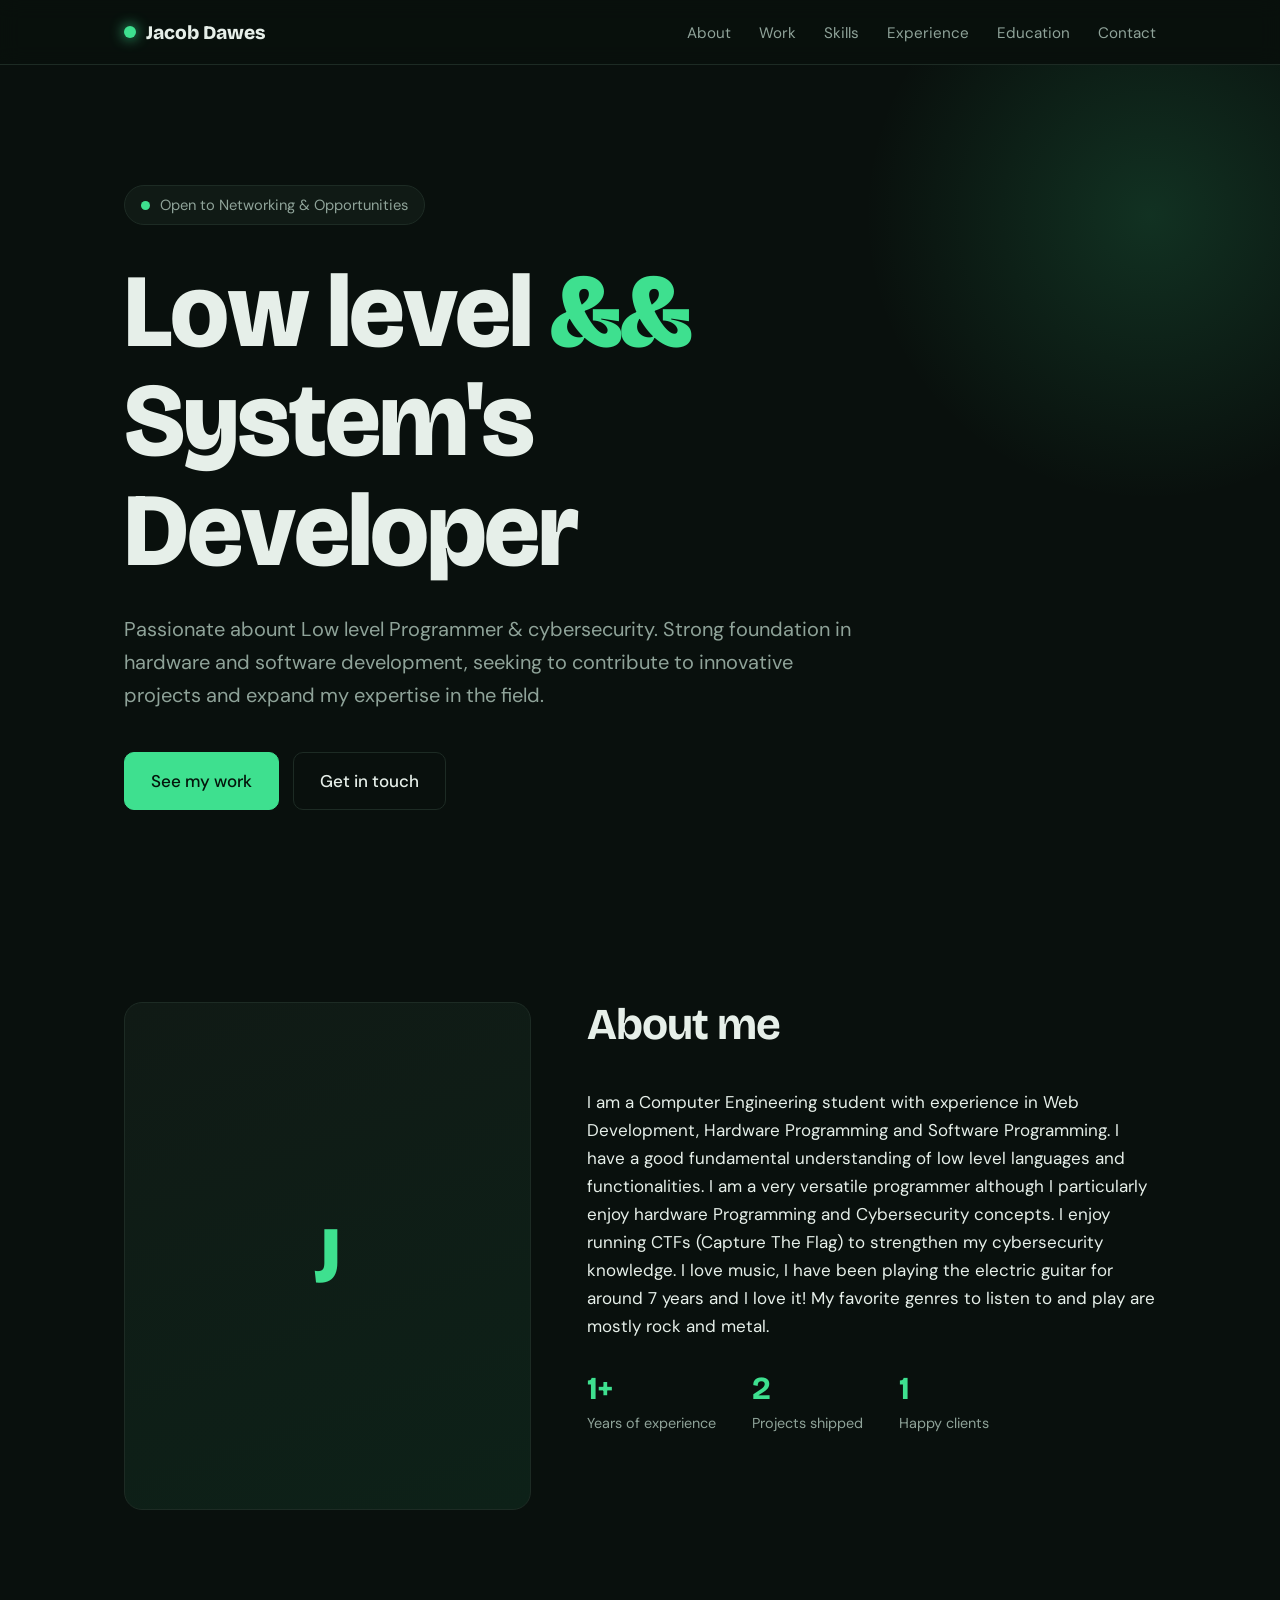
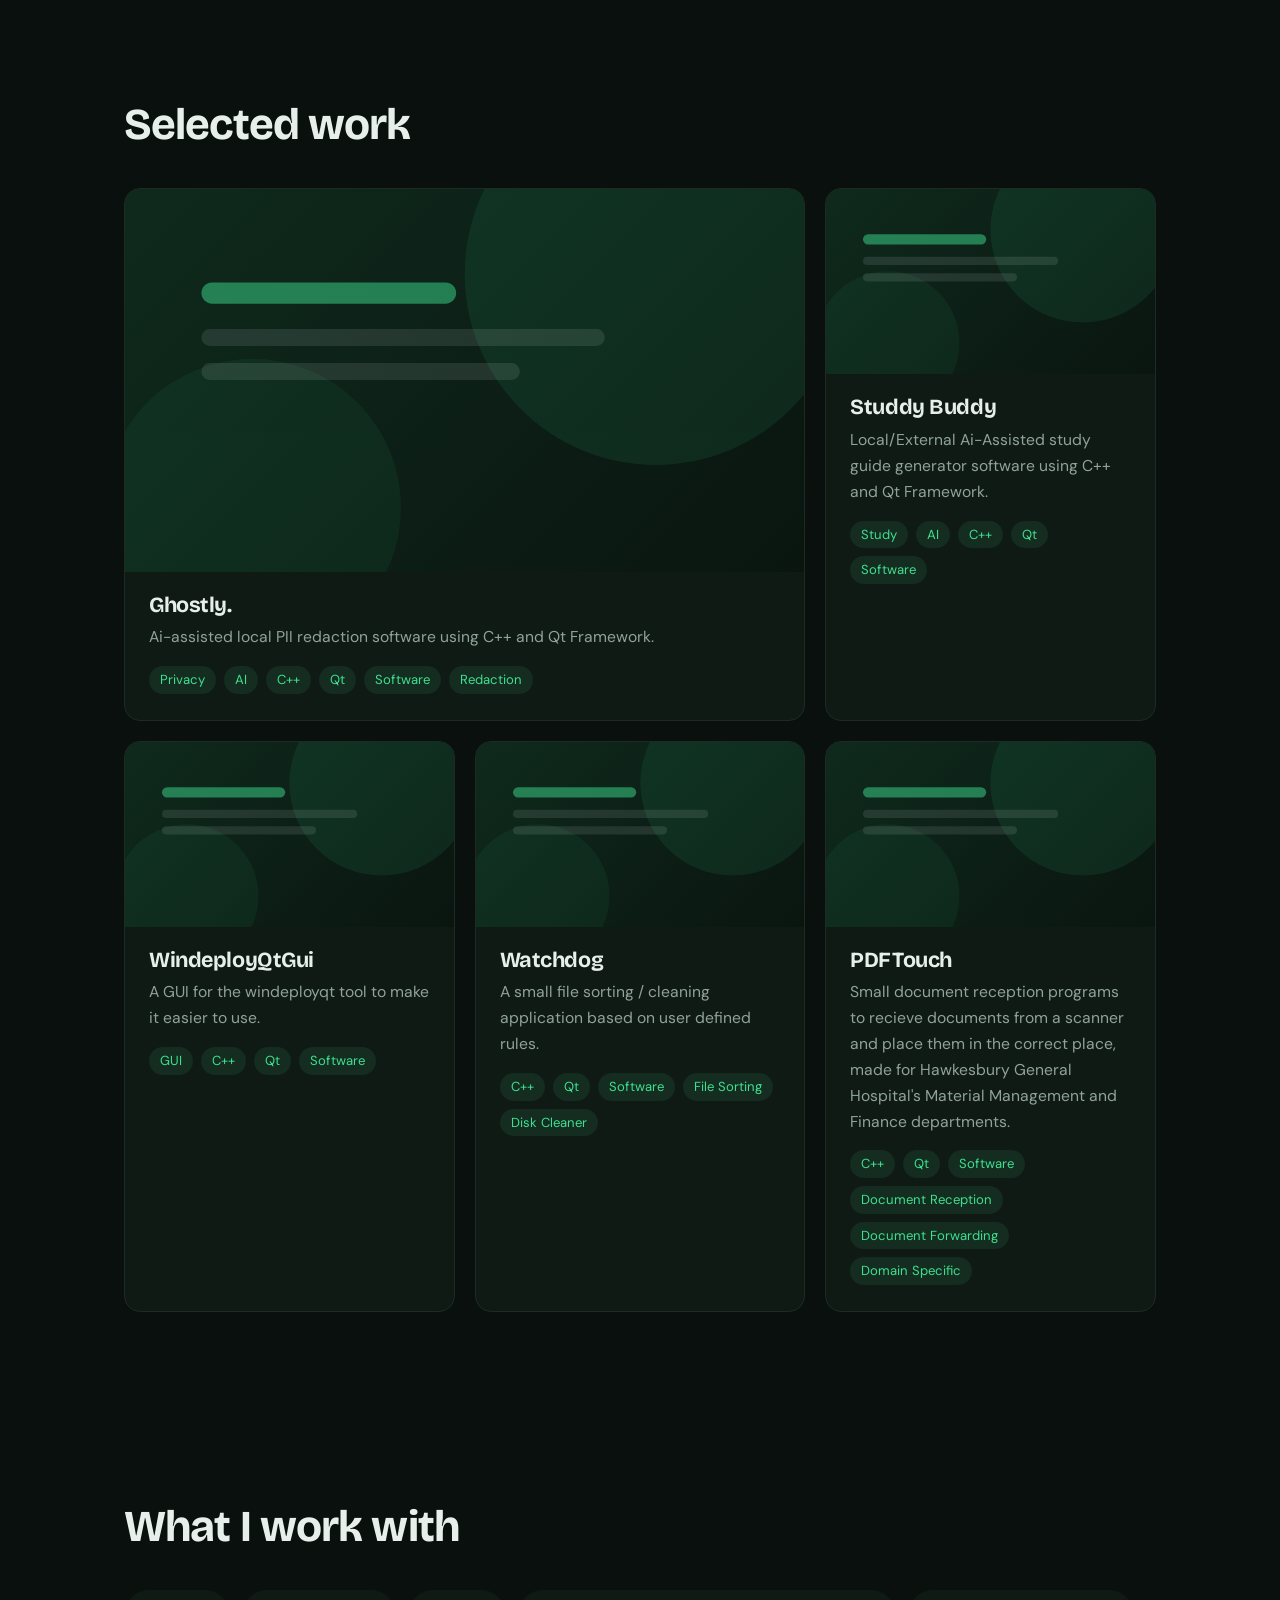
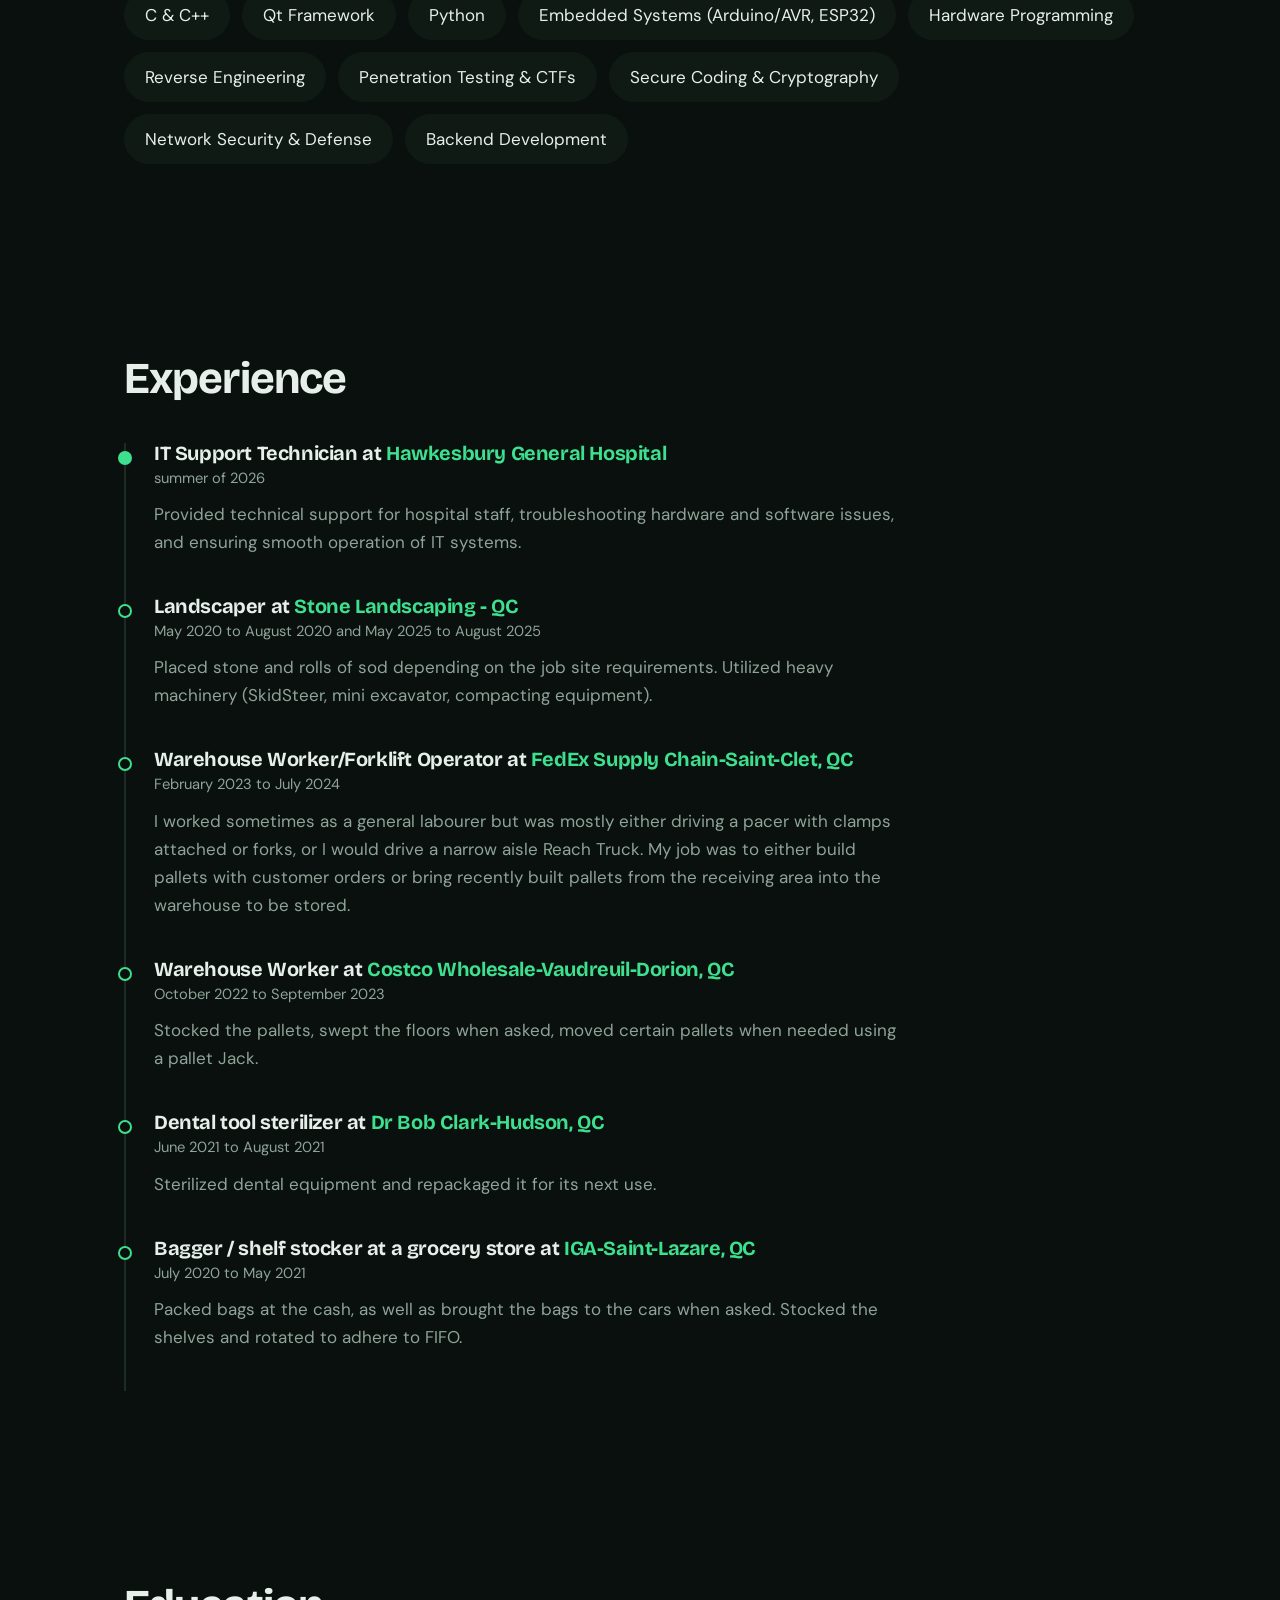
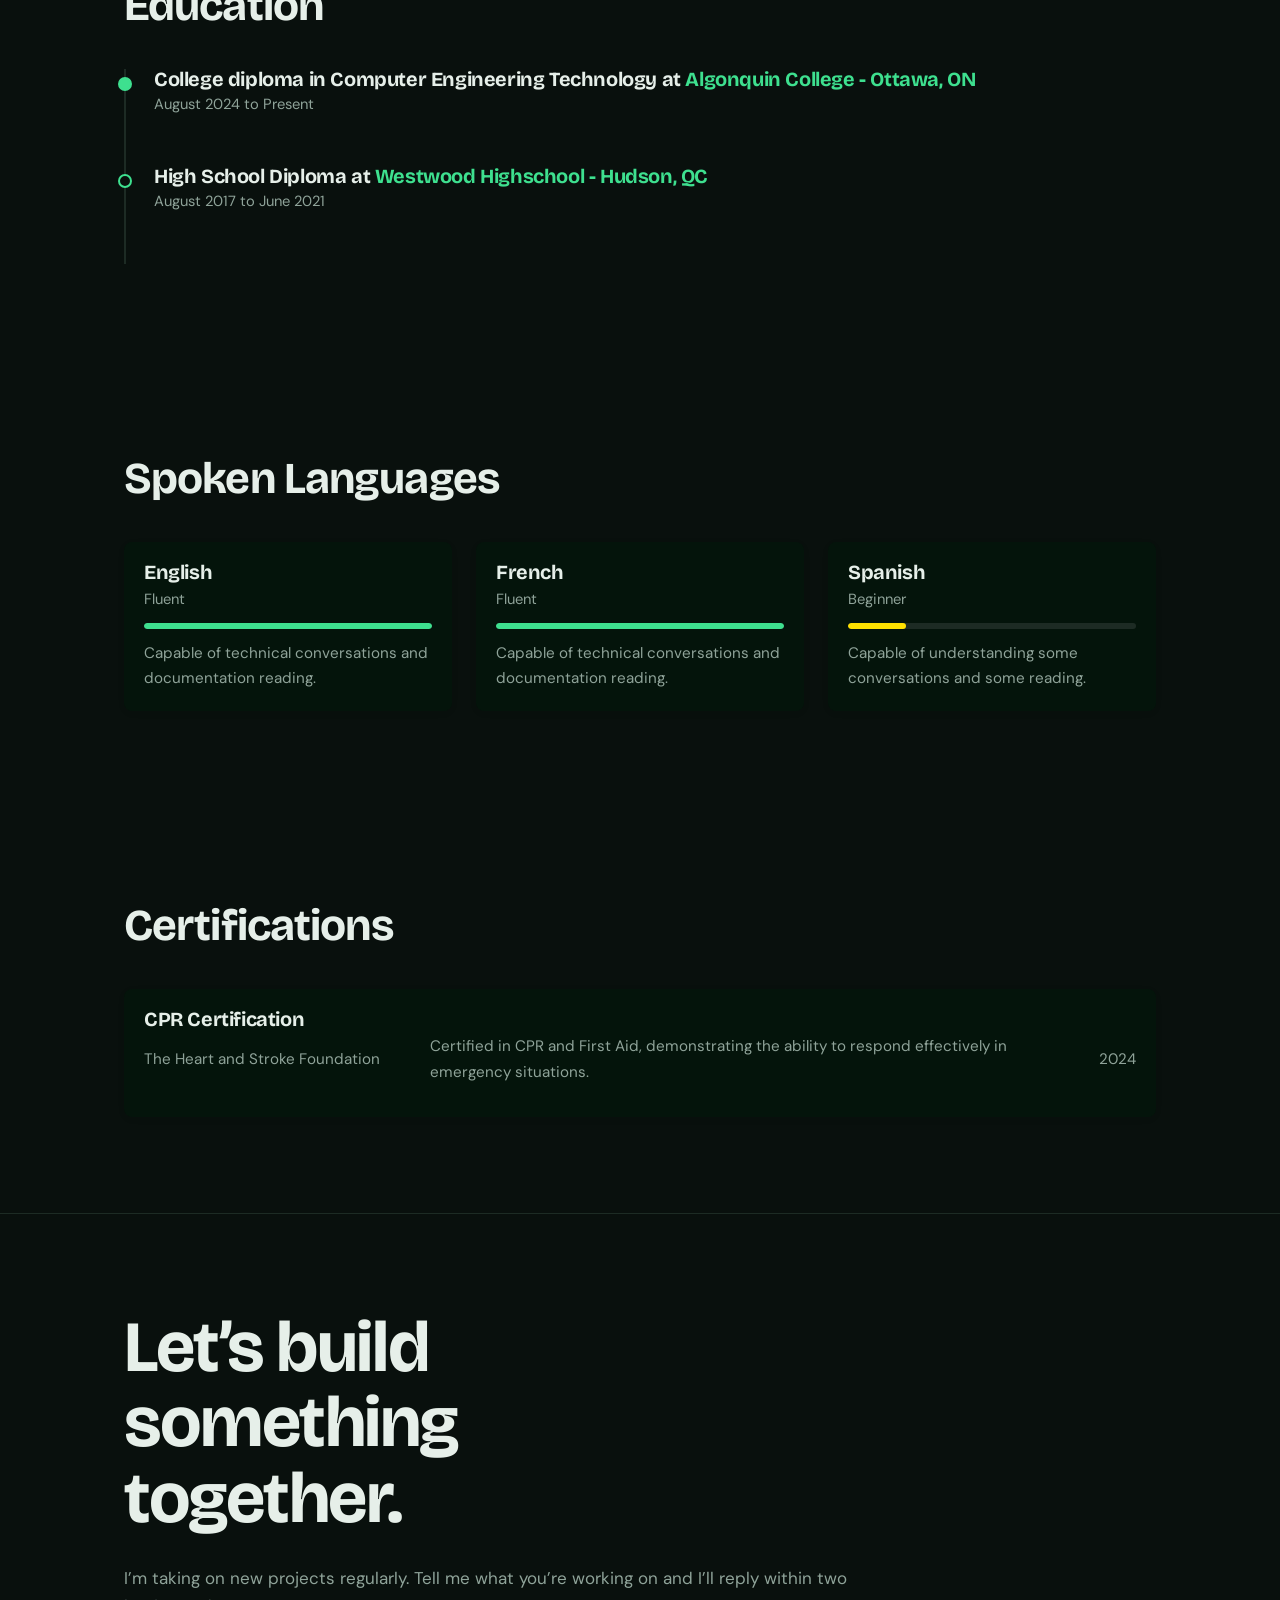
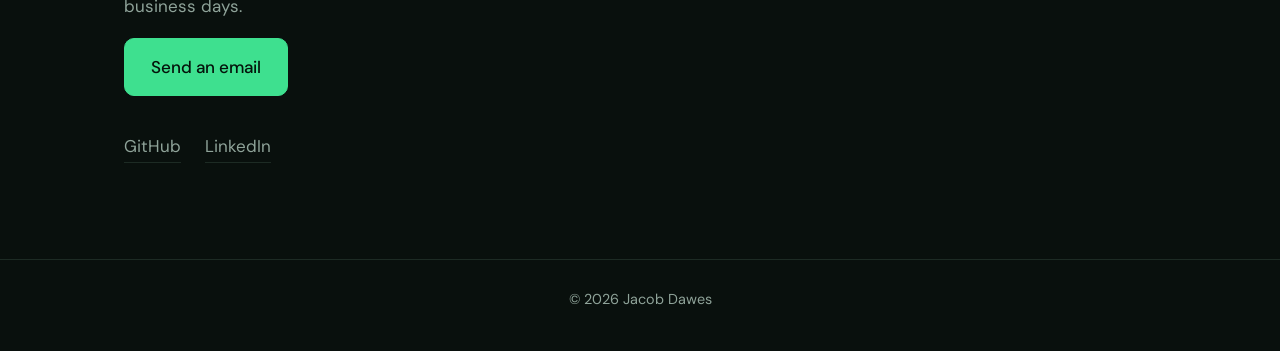
==== public/index.html @ f4b41218 "Add initial HTML structure, CSS styles, and JavaScript for site functionality" ====
<!DOCTYPE html>
<html lang="en">
<head>
<meta charset="utf-8">
<meta name="viewport" content="width=device-width, initial-scale=1, viewport-fit=cover">
<title>Jacob Dawes – Low level && System's Developer</title>
<link rel="preconnect" href="https://fonts.googleapis.com">
<link rel="preconnect" href="https://fonts.gstatic.com" crossorigin>
<link href="https://fonts.googleapis.com/css2?family=Bricolage+Grotesque:opsz,wght@12..96,500;12..96,700;12..96,800&family=DM+Sans:wght@400;500&display=swap" rel="stylesheet">
<link rel="stylesheet" href="css/style.css">
</head>
<body>

<header>
  <div class="wrap">
    <nav aria-label="Main">
      <a class="logo" href="#top"><i></i><span id="logo"></span></a>
      <ul>
        <li><a href="#about">About</a></li>
        <li><a href="#work">Work</a></li>
        <li><a href="#skills">Skills</a></li>
        <li><a href="#experience">Experience</a></li>
        <li><a href="#education">Education</a></li>
        <li><a href="#contact">Contact</a></li>
      </ul>
    </nav>
  </div>
</header>

<main id="top">
  <section class="hero">
    <div class="wrap">
      <div class="status"><i></i><span id="status"></span></div>
      <h1 id="headline"></h1>
      <p class="lede" id="lede"></p>
      <div class="btns">
        <a class="btn primary" href="#work">See my work</a>
        <a class="btn" id="heroEmail" href="#contact">Get in touch</a>
      </div>
    </div>
  </section>

  <section id="about">
    <div class="wrap about">
      <div class="portrait" id="portrait"></div>
      <div>
        <h2>About me</h2>
        <div id="bio"></div>
        <div class="facts" id="facts"></div>
      </div>
    </div>
  </section>

  <section id="work">
    <div class="wrap">
      <h2>Selected work</h2>
      <div class="grid" id="projects"></div>
    </div>
  </section>

  <section id="skills">
    <div class="wrap">
      <h2>What I work with</h2>
      <div class="skills" id="skillList"></div>
    </div>
  </section>

  <section id="experience">
    <div class="wrap">
      <h2>Experience</h2>
      <ul class="timeline" id="jobs"></ul>
    </div>
  </section>

  <section id="education">
    <div class="wrap">
      <h2>Education</h2>
      <ul class="timeline" id="schools"></ul>
    </div>
  </section>

  <section id="languages">
    <div class="wrap">
      <h2>Spoken Languages</h2>
      <ul class="skill-grid" id="lang-list"></ul>
    </div>
  </section>

  <section id="certifications">
    <div class="wrap">
      <h2>Certifications</h2>
      <ul class="skill-grid" id="cert-list"></ul>
    </div>
  </section>

  <section id="contact" class="contact">
    <div class="wrap">
      <h2 id="contactTitle"></h2>
      <p id="contactText" style="color:var(--muted)"></p>
      <a class="btn primary" id="mailBtn" href="#">Send an email</a>
      <div class="links" id="socials"></div>
    </div>
  </section>
</main>

<footer>
  <div class="wrap" id="footer"></div>
</footer>

<script src="js/script.js"></script>
</body>
</html>
---- public/css/style.css ----
/* ---------- THEME: change these to restyle the whole site ---------- */
:root {
  --bg: #09100d;
  --surface: #101a15;
  --line: #1d2b24;
  --text: #e6efe9;
  --muted: #8fa399;
  --accent: #3ee08f;
  --accent-shadow: rgba(62, 224, 143, 0.05);
  --accent-ink: #04140b;
  --display: "Bricolage Grotesque", "Segoe UI", system-ui, sans-serif;
  --body: "DM Sans", "Segoe UI", system-ui, sans-serif;
  color-scheme: dark;
  box-sizing: border-box;
  padding-top: env(safe-area-inset-top, 0px);
  padding-bottom: env(safe-area-inset-bottom, 0px);
}

html {
  scroll-behavior: smooth;
  scroll-padding-top: calc(env(safe-area-inset-top, 0px) + 72px);
  height: auto
}

*,
*::before,
*::after {
  box-sizing: inherit
}

body {
  margin: 0;
  background: var(--bg);
  color: var(--text);
  font: 400 1.0625rem/1.65 var(--body);
  -webkit-font-smoothing: antialiased
}

a {
  color: inherit
}

:focus-visible {
  outline: 2px solid var(--accent);
  outline-offset: 3px;
  border-radius: 4px
}

.wrap {
  max-width: 1080px;
  margin: 0 auto;
  padding: 0 24px
}

section {
  padding: 96px 0
}

h1,
h2,
h3 {
  font-family: var(--display);
  line-height: 1.05;
  margin: 0;
  letter-spacing: -.02em
}

h2 {
  font-size: clamp(1.9rem, 4vw, 2.75rem);
  font-weight: 700;
  margin-bottom: 40px
}

p {
  margin: 0 0 1em;
  max-width: 62ch
}

/* nav */
header {
  position: sticky;
  top: env(safe-area-inset-top, 0px);
  z-index: 20;
  background: color-mix(in srgb, var(--bg) 88%, transparent);
  backdrop-filter: blur(10px);
  border-bottom: 1px solid var(--line)
}

body::before {
  content: "";
  position: fixed;
  inset: 0 0 auto;
  height: env(safe-area-inset-top, 0px);
  background: var(--bg);
  z-index: 30
}

nav {
  display: flex;
  align-items: center;
  justify-content: space-between;
  height: 64px
}

.logo {
  font: 800 1.2rem var(--display);
  text-decoration: none;
  display: flex;
  align-items: center;
  gap: 10px
}

.logo i {
  width: 12px;
  height: 12px;
  border-radius: 50%;
  background: var(--accent);
  box-shadow: 0 0 14px var(--accent)
}

nav ul {
  display: flex;
  gap: 28px;
  list-style: none;
  margin: 0;
  padding: 0
}

nav ul a {
  text-decoration: none;
  color: var(--muted);
  font-size: .95rem;
  transition: color .2s
}

nav ul a:hover {
  color: var(--accent)
}

/* hero */
.hero {
  padding: 120px 0 96px;
  position: relative;
  overflow: hidden
}

.hero::before {
  content: "";
  position: absolute;
  width: 620px;
  height: 620px;
  right: -180px;
  top: -160px;
  background: radial-gradient(circle, rgba(62, 224, 143, .16), transparent 65%);
  pointer-events: none
}

.status {
  display: inline-flex;
  align-items: center;
  gap: 10px;
  border: 1px solid var(--line);
  background: var(--surface);
  padding: 7px 16px;
  border-radius: 99px;
  font-size: .92rem;
  color: var(--muted);
  margin-bottom: 32px;
  transition: all 0.3s ease-in-out;
}

.status:hover {
  color: var(--accent);
  border-color: var(--accent);
  transform: translateY(-1px);
}

.status i {
  width: 9px;
  height: 9px;
  border-radius: 50%;
  background: var(--accent);
  animation: pulse 2.4s ease-in-out infinite
}

@keyframes pulse {

  0%,
  100% {
    box-shadow: 0 0 0 0 rgba(62, 224, 143, .55)
  }

  60% {
    box-shadow: 0 0 0 9px rgba(62, 224, 143, 0)
  }
}

.hero h1 {
  font-size: clamp(2.8rem, 9vw, 6.5rem);
  font-weight: 800;
  max-width: 14ch
}

.hero h1 em {
  font-style: normal;
  color: var(--accent)
}

.hero .lede {
  font-size: 1.25rem;
  color: var(--muted);
  margin: 28px 0 40px;
  max-width: 52ch
}

.btns {
  display: flex;
  flex-wrap: wrap;
  gap: 14px
}

.btn {
  display: inline-block;
  padding: 14px 26px;
  border-radius: 10px;
  font-weight: 500;
  text-decoration: none;
  border: 1px solid var(--line);
  transition: transform .15s, background .2s
}

.btn.primary {
  background: var(--accent);
  color: var(--accent-ink);
  border-color: var(--accent)
}

.btn:hover {
  transform: translateY(-2px)
}

.btn:not(.primary):hover {
  background: var(--surface)
}

/* about */
.about {
  display: grid;
  grid-template-columns: 1fr 1.4fr;
  gap: 56px;
  align-items: start
}

.portrait {
  aspect-ratio: 4/5;
  border-radius: 18px;
  border: 1px solid var(--line);
  background: linear-gradient(160deg, var(--surface), #0d2118);
  display: grid;
  place-items: center;
  overflow: hidden
}

.portrait {
  position: relative;
  aspect-ratio: 4/5;
  border-radius: 18px;
  border: 1px solid var(--line);
  background: linear-gradient(160deg, var(--surface), #0d2118);
  display: grid;
  place-items: center;
  overflow: hidden;
}

/* 1. Show dynamic spotlight overlay on hover */
.portrait::before {
  content: "";
  position: absolute;
  inset: 0;
  border-radius: inherit;
  background: radial-gradient(
    400px circle at var(--mouse-x, 50%) var(--mouse-y, 50%),
    rgba(62, 224, 143, 0.25),
    transparent 60%
  );
  opacity: 0;
  transition: opacity 0.3s ease;
  pointer-events: none; /* Allows mouse events to pass through */
  z-index: 1;
}

.portrait:hover::before {
  opacity: 1;
}

/* 2. Ensure child content stays above the spotlight effect */
.portrait span {
  position: relative;
  z-index: 2;
  font: 800 5rem var(--display);
  color: var(--accent);
}

.portrait img {
  width: 100%;
  height: 100%;
  object-fit: cover
}

.portrait span {
  font: 800 5rem var(--display);
  color: var(--accent)
}

.facts {
  display: flex;
  gap: 36px;
  margin-top: 28px;
  flex-wrap: wrap
}

.facts b {
  display: block;
  font: 700 2rem var(--display);
  color: var(--accent)
}

.facts small {
  color: var(--muted);
  font-size: .9rem
}

/* projects */
.grid {
  display: grid;
  grid-template-columns: repeat(6, 1fr);
  gap: 20px
}

.card {
  grid-column: span 2;
  background: var(--surface);
  border: 1px solid var(--line);
  border-radius: 16px;
  overflow: hidden;
  text-decoration: none;
  display: flex;
  flex-direction: column;
  transition: border-color .2s, transform .2s;
  position: relative;
  /* Ensure overlay bounds match the card */
}

.card:hover::before {
  opacity: 1;
}

.card::before {
  content: "";
  position: absolute;
  inset: 0;
  border-radius: inherit;
  background: radial-gradient(500px circle at var(--mouse-x, 50%) var(--mouse-y, 50%),
      rgba(62, 224, 143, 0.15),
      transparent 65%);
  opacity: 0;
  transition: opacity 0.3s ease;
  pointer-events: none;
  /* Allows clicks and text selection to pass through */
  z-index: 2;
}

.card:first-child {
  grid-column: span 4
}

.card:nth-child(2) {
  grid-column: span 2
}

.card:hover {
  border-color: var(--accent);
  transform: translateY(-3px)
}

.thumb {
  aspect-ratio: 16/9;
  background: linear-gradient(135deg, #0f2a1d, #0a1510);
  position: relative;
  overflow: hidden
}

.thumb img {
  width: 100%;
  height: 100%;
  object-fit: cover
}

.thumb svg {
  position: absolute;
  inset: 0;
  width: 100%;
  height: 100%;
  opacity: .9
}

.card .body {
  padding: 22px 24px 26px
}

.card h3 {
  font-size: 1.35rem;
  margin-bottom: 8px
}

.card p {
  color: var(--muted);
  font-size: .98rem;
  margin-bottom: 16px
}

.tags {
  display: flex;
  flex-wrap: wrap;
  gap: 8px
}

.tags span {
  font-size: .82rem;
  color: var(--accent);
  background: rgba(62, 224, 143, .09);
  padding: 3px 11px;
  border-radius: 99px
}

/* skills */
.skills {
  display: flex;
  flex-wrap: wrap;
  gap: 12px
}

.skill-item {
  position: relative;
  overflow: hidden;
  padding: 10px 20px;
  border: 1px solid var(--surface);
  border-radius: 99px;
  background: var(--surface);
  transition: all 0.3s ease-in-out;
  /* Prevent child elements from distorting mouse target coordinates */
  cursor: pointer;
}

.headline {
  display: flex;
  flex-wrap: wrap;
  gap: 8px;
  width: 100%;
  font-size: clamp(1.9rem, 4vw, 2.75rem);
  font-weight: 700;
  margin-bottom: 40px
}

.headline-word {
  display: inline-block;
  white-space: nowrap;
}

.headline-char {
  display: inline-block;
}

.headline-char {
  display: inline-block;
  transition: transform 0.3s ease, color 0.3s ease;
  position: relative;
  z-index: 2;
}

.headline-char:hover {
  transform: translateY(-5px);
}

/* Ensure text stays above the spotlight layer */
.skill-item * {
  position: relative;
  z-index: 2;
  pointer-events: none;
}

/* Dynamic radial spotlight layer */
.skill-item::before {
  content: "";
  position: absolute;
  inset: 0;
  border-radius: inherit;
  background: radial-gradient(
    140px circle at var(--mouse-x, 50%) var(--mouse-y, 50%),
    rgba(62, 224, 143, 0.3),
    transparent 70%
  );
  opacity: 0;
  transition: opacity 0.3s ease;
  pointer-events: none; /* Critical: allows mousemove events to trigger on .skill-item */
  z-index: 1;
}

.skill-item:hover::before {
  opacity: 1;
}

.skill-item:hover {
  transform: translateY(-2px);
  box-shadow: 0 4px 12px var(--accent-shadow);
  border-color: var(--accent);
}

/* experience: a real sequence, so a rail is meaningful */
.timeline {
  list-style: none;
  margin: 0;
  padding: 0 0 0 28px;
  border-left: 2px solid var(--line)
}

.timeline li {
  position: relative;
  padding-bottom: 40px
}

.timeline li::before {
  content: "";
  position: absolute;
  left: -36px;
  top: 8px;
  width: 14px;
  height: 14px;
  border-radius: 50%;
  background: var(--bg);
  border: 2px solid var(--accent)
}

.timeline li:first-child::before {
  background: var(--accent)
}

.timeline h3 {
  font-size: 1.25rem
}

.timeline .when {
  color: var(--muted);
  font-size: .92rem;
  margin: 2px 0 10px
}

.timeline p {
  color: var(--muted);
  margin: 0
}

/* languages and certifications */
.skill-grid {
  display: grid;
  grid-template-columns: repeat(auto-fit, minmax(250px, 1fr));
  /* max-width: 40%; */
  gap: 1.5rem;
  margin: 0;
  padding: 0;
  list-style: none;
}

.skill-card {
  position: relative;
  background: var(--accent-ink);
  border-radius: 8px;
  padding: 1.25rem;
  box-shadow: 0 2px 8px rgba(0, 0, 0, 0.04);
  transition: all 0.3s ease-in-out;
}

.skill-card h3 {
  font-size: 1.25rem;
  margin: 0 0 4px 0;
}

.skill-card .meta {
  display: flex;
  justify-content: space-between;
  align-items: center;
  color: var(--muted);
  font-size: 0.92rem;
  margin-bottom: 12px;
}

/* Optional Fluency Level Bar */
.skill-card .fluency-bar {
  width: 100%;
  height: 6px;
  background: var(--line);
  border-radius: 3px;
  overflow: hidden;
  margin-bottom: 12px;
}

.skill-card:hover {
  transform: translateY(-2px);
  box-shadow: 0 4px 12px var(--accent-shadow);
  border-color: var(--accent);
}

.skill-card .fluency-bar .level {
  height: 100%;
  background: var(--accent);
  border-radius: 3px;
}

.skill-card p {
  color: var(--muted);
  margin: 0;
  font-size: 0.95rem;
}

/* contact */
.contact {
  text-align: left;
  border-top: 1px solid var(--line)
}

.contact h2 {
  font-size: clamp(2.2rem, 6vw, 4.5rem);
  max-width: 14ch;
  margin-bottom: 28px
}

.links {
  display: flex;
  flex-wrap: wrap;
  gap: 24px;
  margin-top: 36px
}

.links a {
  color: var(--muted);
  text-decoration: none;
  border-bottom: 1px solid var(--line);
  padding-bottom: 2px;
  transition: color .2s, border-color .2s
}

.links a:hover {
  color: var(--accent);
  border-color: var(--accent)
}

footer {
  padding: 28px 0 40px;
  color: var(--muted);
  font-size: .9rem;
  border-top: 1px solid var(--line);
  text-align: center;
}

@media (max-width:820px) {
  nav ul {
    gap: 18px
  }

  .skill-grid {
    max-width: 100%;
  }

  .about {
    grid-template-columns: 1fr;
    gap: 36px
  }

  .portrait {
    max-width: 320px
  }

  .card,
  .card:first-child,
  .card:nth-child(2) {
    grid-column: span 6
  }

  section {
    padding: 72px 0
  }
}

@media (max-width:520px) {
  nav ul li:nth-child(n+4) {
    display: none
  }
}

@media (prefers-reduced-motion:reduce) {
  * {
    animation: none !important;
    transition: none !important;
    scroll-behavior: auto !important
  }
}
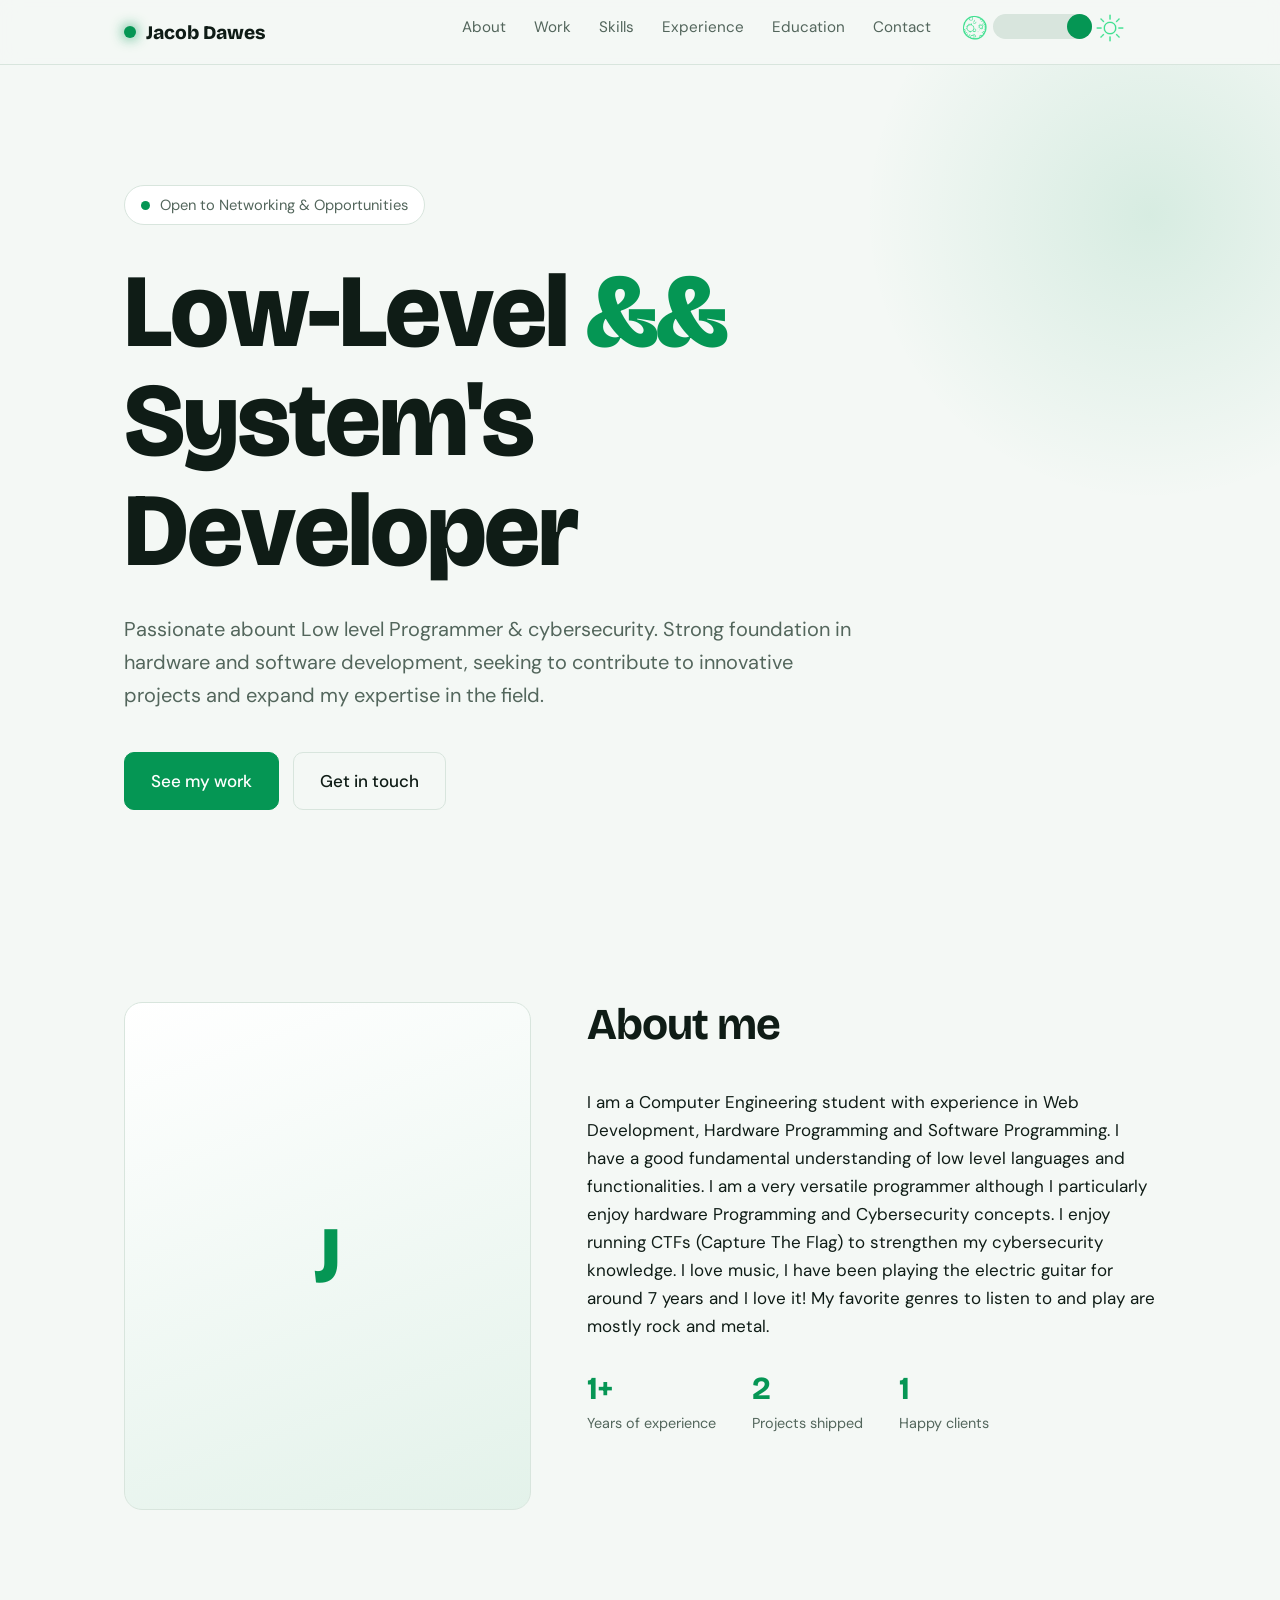
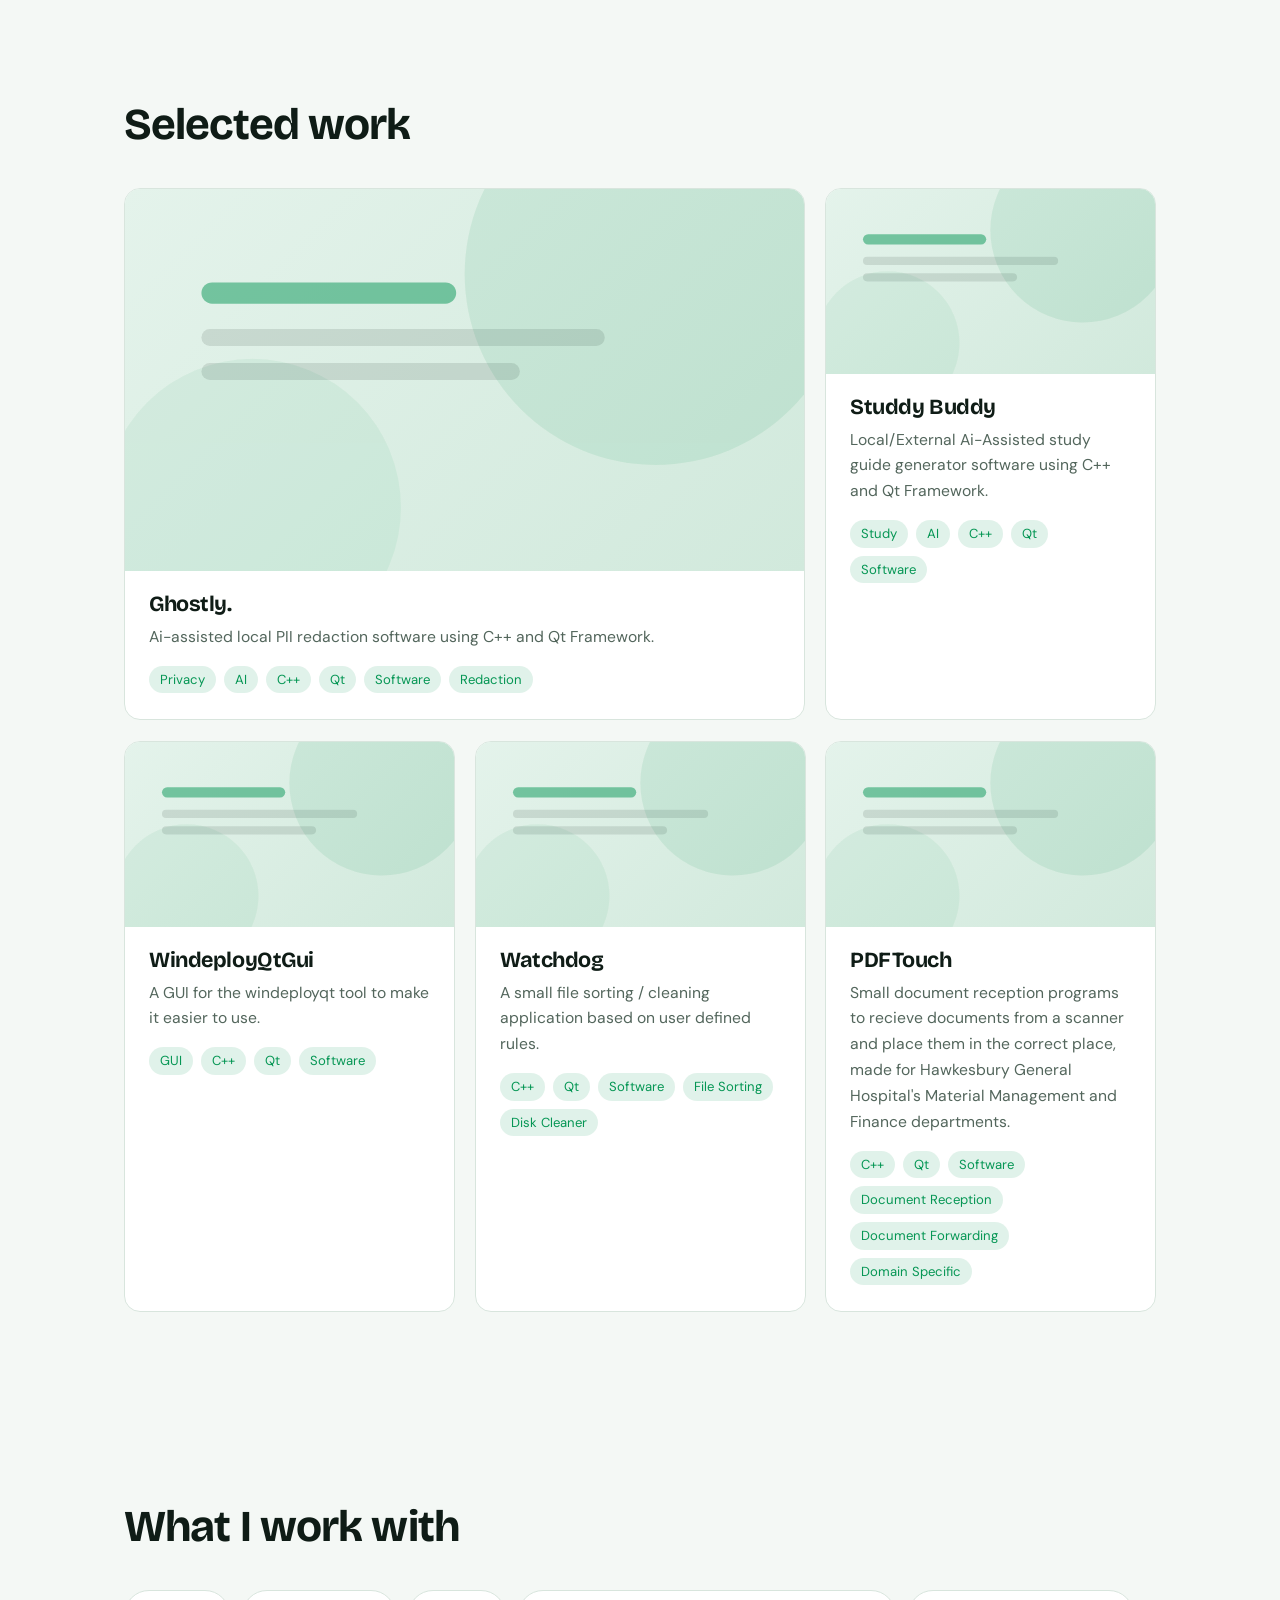
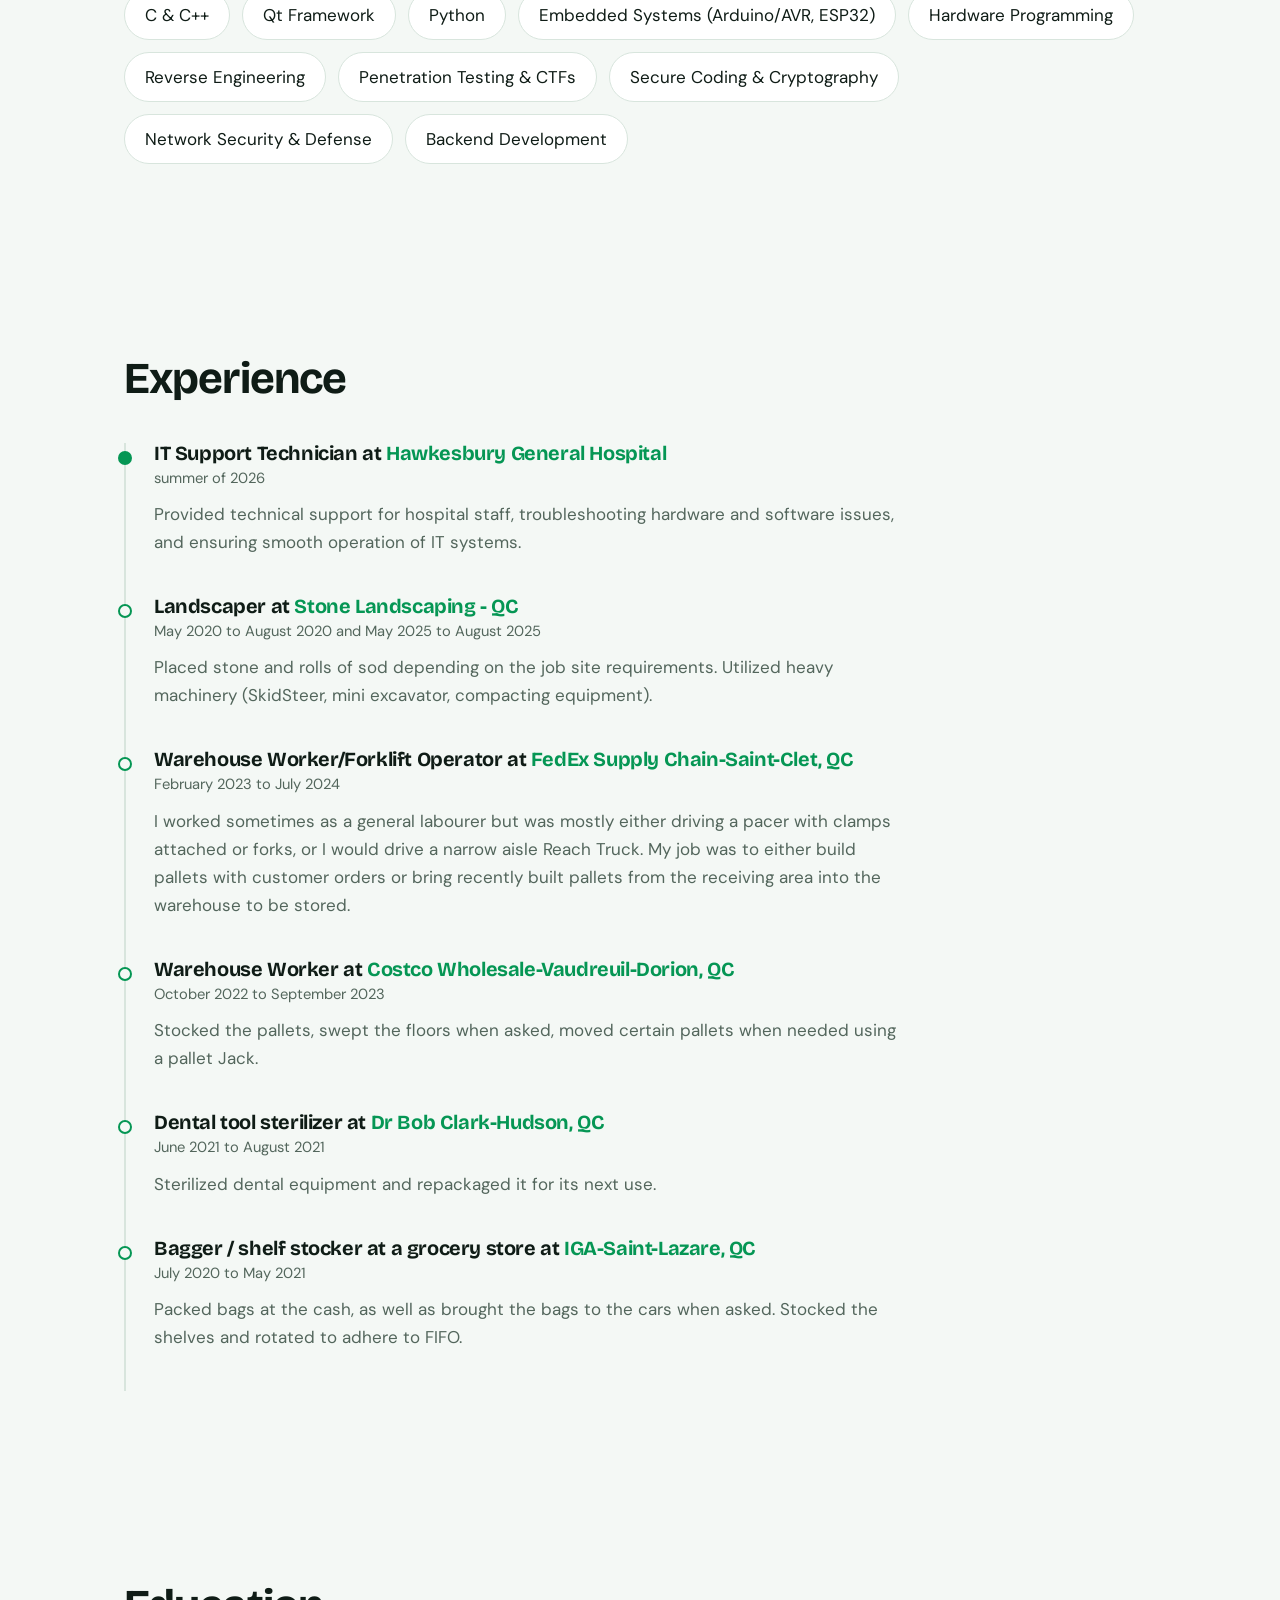
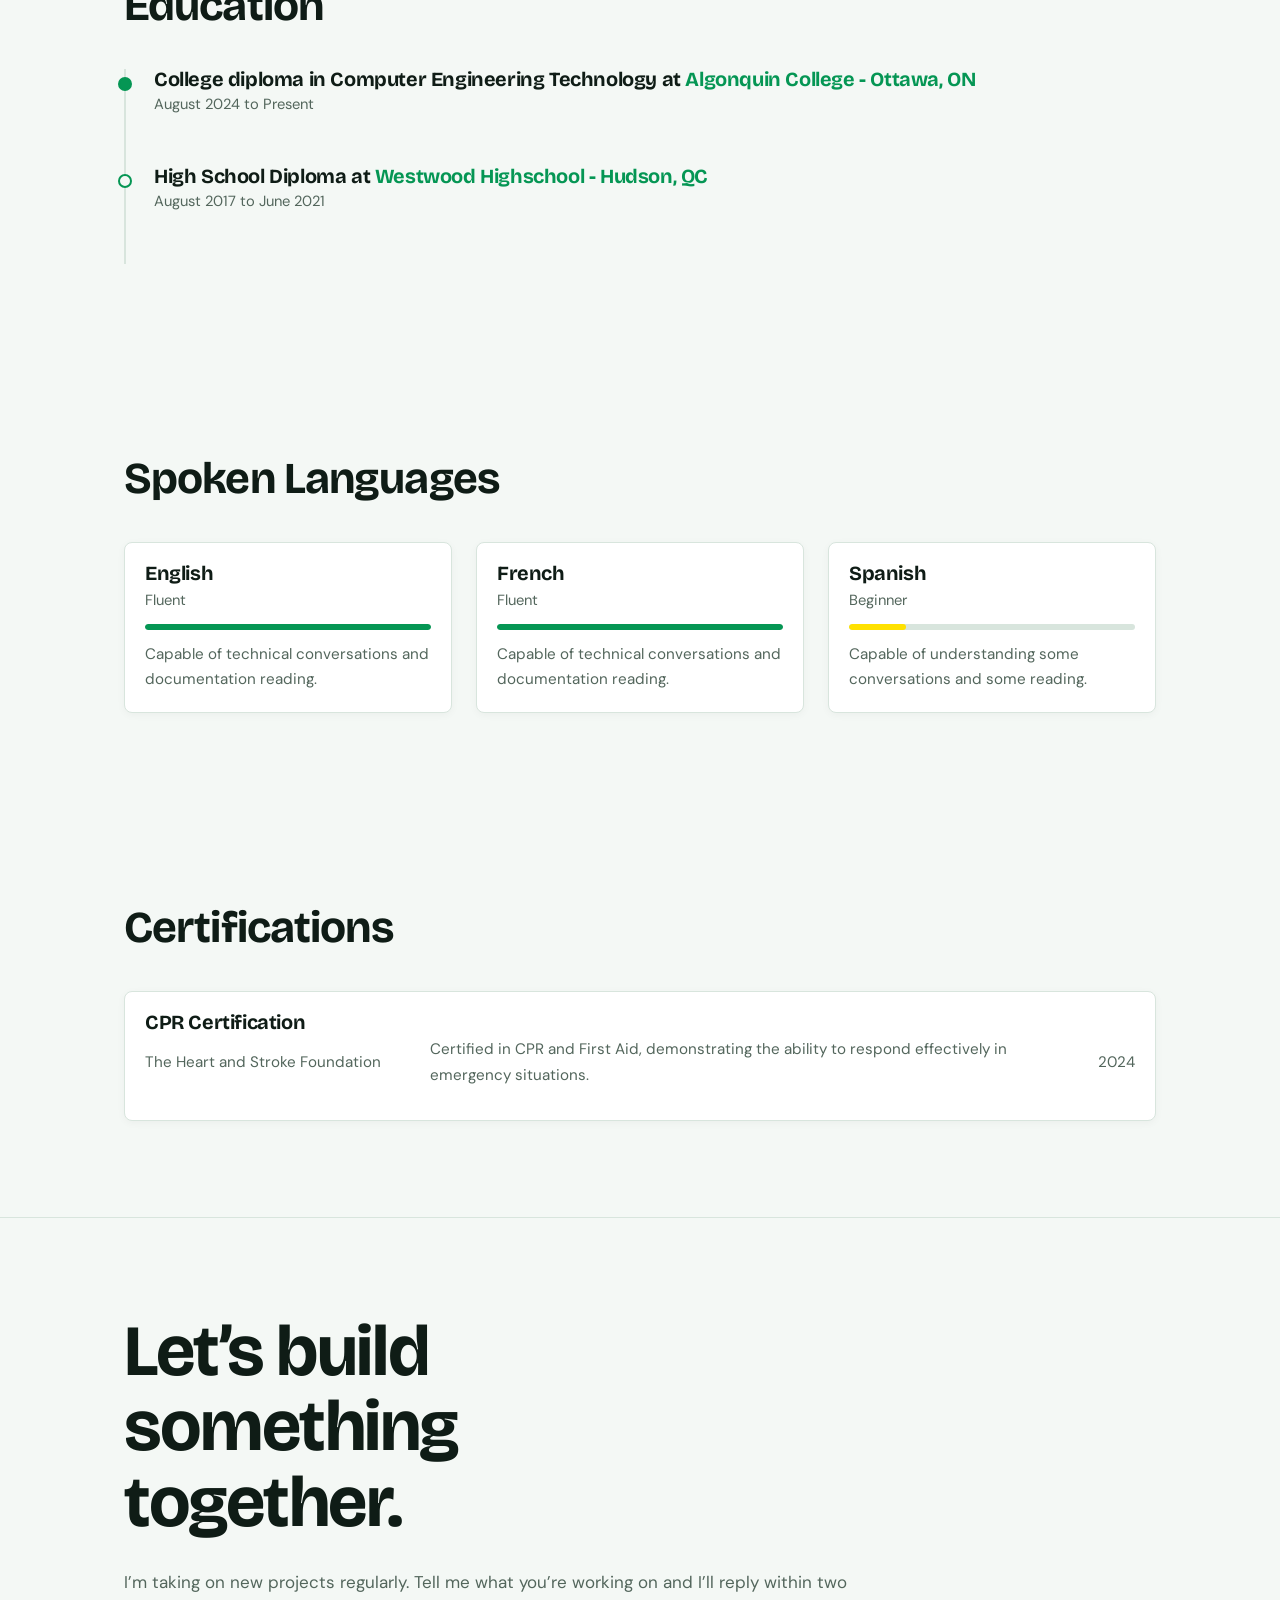
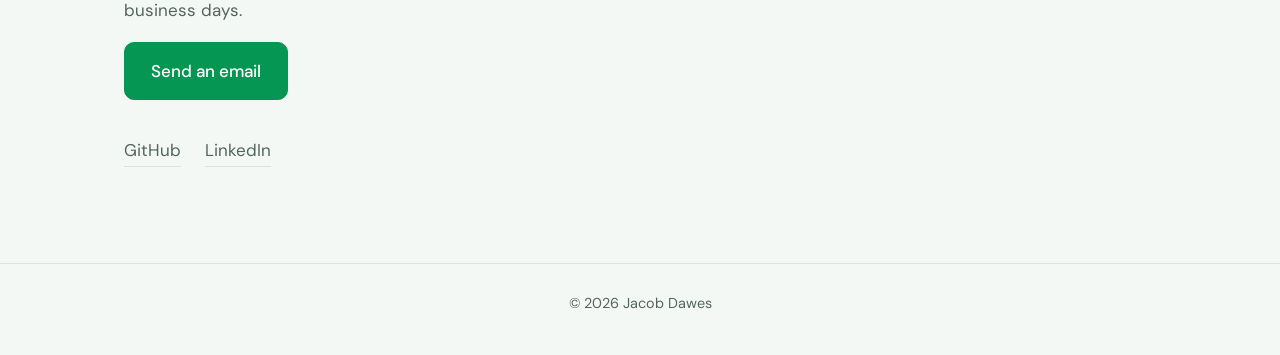
==== commit 1c4efb4a: "Add theme switch functionality and update styles for light/dark modes" ====
--- a/public/index.html
+++ b/public/index.html
@@ -3,7 +3,7 @@
 <head>
 <meta charset="utf-8">
 <meta name="viewport" content="width=device-width, initial-scale=1, viewport-fit=cover">
-<title>Jacob Dawes – Low level && System's Developer</title>
+<title>Jacob Dawes</title>
 <link rel="preconnect" href="https://fonts.googleapis.com">
 <link rel="preconnect" href="https://fonts.gstatic.com" crossorigin>
 <link href="https://fonts.googleapis.com/css2?family=Bricolage+Grotesque:opsz,wght@12..96,500;12..96,700;12..96,800&family=DM+Sans:wght@400;500&display=swap" rel="stylesheet">
@@ -22,6 +22,25 @@
         <li><a href="#experience">Experience</a></li>
         <li><a href="#education">Education</a></li>
         <li><a href="#contact">Contact</a></li>
+        <li>
+          <label class="theme-switch">
+            <span>
+              <img src="Assets/images/Moon.png" alt="🌙" style="width: 2rem; height: 2rem;">
+            </span>
+            <input 
+              id="theme-slider"
+              type="range" 
+              name="step-slider" 
+              min="0" 
+              max="100" 
+              step="100" 
+              value="0"
+            >
+            <span>
+              <img src="Assets/images/Sun.png" alt="☀️" style="width: 2rem; height: 2rem;">
+            </span>
+          </label>
+        </li>
       </ul>
     </nav>
   </div>
@@ -32,7 +51,7 @@
     <div class="wrap">
       <div class="status"><i></i><span id="status"></span></div>
       <h1 id="headline"></h1>
-      <p class="lede" id="lede"></p>
+      <p class="lede oversized" id="lede"></p>
       <div class="btns">
         <a class="btn primary" href="#work">See my work</a>
         <a class="btn" id="heroEmail" href="#contact">Get in touch</a>
--- a/public/css/style.css
+++ b/public/css/style.css
@@ -1,4 +1,6 @@
-/* ---------- THEME: change these to restyle the whole site ---------- */
+/* ---------- THEMES ---------- */
+
+/* Standard Root Defaults (Dark) */
 :root {
   --bg: #09100d;
   --surface: #101a15;
@@ -6,8 +8,10 @@
   --text: #e6efe9;
   --muted: #8fa399;
   --accent: #3ee08f;
-  --accent-shadow: rgba(62, 224, 143, 0.05);
+  --accent-shadow: rgba(62, 224, 143, 0.12);
   --accent-ink: #04140b;
+  --portrait-bg: linear-gradient(160deg, var(--surface), #0d2118);
+  --thumb-bg: linear-gradient(135deg, #0f2a1d, #0a1510);
   --display: "Bricolage Grotesque", "Segoe UI", system-ui, sans-serif;
   --body: "DM Sans", "Segoe UI", system-ui, sans-serif;
   color-scheme: dark;
@@ -16,6 +20,41 @@
   padding-bottom: env(safe-area-inset-bottom, 0px);
 }
 
+/* Light Theme Variable Overrides */
+[data-theme="light"],
+.light-theme {
+  --bg: #f4f8f5;
+  --surface: #ffffff;
+  --line: #d8e5dd;
+  --text: #0f1c16;
+  --muted: #53665c;
+  --accent: #059654;
+  --accent-shadow: rgba(5, 150, 84, 0.12);
+  --accent-ink: #ffffff;
+  --portrait-bg: linear-gradient(160deg, #ffffff, #e3f2ea);
+  --thumb-bg: linear-gradient(135deg, #e4f3eb, #d1e9dc);
+  color-scheme: light;
+}
+
+/* Fallback: Auto-switch based on system preference */
+@media (prefers-color-scheme: light) {
+  :root:not([data-theme="dark"]) {
+    --bg: #f4f8f5;
+    --surface: #ffffff;
+    --line: #d8e5dd;
+    --text: #0f1c16;
+    --muted: #53665c;
+    --accent: #059654;
+    --accent-shadow: rgba(5, 150, 84, 0.12);
+    --accent-ink: #ffffff;
+    --portrait-bg: linear-gradient(160deg, #ffffff, #e3f2ea);
+    --thumb-bg: linear-gradient(135deg, #e4f3eb, #d1e9dc);
+    color-scheme: light;
+  }
+}
+
+/* ---------- BASE STYLES ---------- */
+
 html {
   scroll-behavior: smooth;
   scroll-padding-top: calc(env(safe-area-inset-top, 0px) + 72px);
@@ -38,6 +77,10 @@
 
 a {
   color: inherit
+}
+
+.theme-switch {
+  display: inline-flex;
 }
 
 :focus-visible {
@@ -73,7 +116,13 @@
 
 p {
   margin: 0 0 1em;
-  max-width: 62ch
+  max-width: 62ch;
+  transition: all 0.3s ease-in-out;
+}
+
+.oversized:hover {
+  color: var(--accent);
+  transform: scale(1.1);
 }
 
 /* nav */
@@ -88,7 +137,7 @@
 
 body::before {
   content: "";
-  position: fixed;
+  position: absolute;
   inset: 0 0 auto;
   height: env(safe-area-inset-top, 0px);
   background: var(--bg);
@@ -135,6 +184,26 @@
 
 nav ul a:hover {
   color: var(--accent)
+}
+
+input[type="range"] {
+  -webkit-appearance: none;
+  width: 50%;
+  height: 25px;
+  background: var(--line);
+  border-radius: 20px;
+  outline: none;
+  transition: background .2s
+}
+
+input[type="range"]::-webkit-slider-thumb {
+  -webkit-appearance: none;
+  appearance: none;
+  width: 25px;
+  height: 25px;
+  border-radius: 50%;
+  background-color: var(--accent);
+  cursor: pointer;
 }
 
 /* hero */
@@ -151,7 +220,7 @@
   height: 620px;
   right: -180px;
   top: -160px;
-  background: radial-gradient(circle, rgba(62, 224, 143, .16), transparent 65%);
+  background: radial-gradient(circle, var(--accent-shadow), transparent 65%);
   pointer-events: none
 }
 
@@ -183,6 +252,17 @@
   animation: pulse 2.4s ease-in-out infinite
 }
 
+@keyframes fade-up-scroll {
+  from {
+    opacity: 0;
+    transform: translateY(40px);
+  }
+  to {
+    opacity: 1;
+    transform: translateY(0);
+  }
+}
+
 @keyframes pulse {
 
   0%,
@@ -252,27 +332,16 @@
 }
 
 .portrait {
+  position: relative;
   aspect-ratio: 4/5;
   border-radius: 18px;
   border: 1px solid var(--line);
-  background: linear-gradient(160deg, var(--surface), #0d2118);
-  display: grid;
-  place-items: center;
-  overflow: hidden
-}
-
-.portrait {
-  position: relative;
-  aspect-ratio: 4/5;
-  border-radius: 18px;
-  border: 1px solid var(--line);
-  background: linear-gradient(160deg, var(--surface), #0d2118);
+  background: var(--portrait-bg);
   display: grid;
   place-items: center;
   overflow: hidden;
 }
 
-/* 1. Show dynamic spotlight overlay on hover */
 .portrait::before {
   content: "";
   position: absolute;
@@ -280,12 +349,12 @@
   border-radius: inherit;
   background: radial-gradient(
     400px circle at var(--mouse-x, 50%) var(--mouse-y, 50%),
-    rgba(62, 224, 143, 0.25),
+    var(--accent-shadow),
     transparent 60%
   );
   opacity: 0;
   transition: opacity 0.3s ease;
-  pointer-events: none; /* Allows mouse events to pass through */
+  pointer-events: none;
   z-index: 1;
 }
 
@@ -293,7 +362,6 @@
   opacity: 1;
 }
 
-/* 2. Ensure child content stays above the spotlight effect */
 .portrait span {
   position: relative;
   z-index: 2;
@@ -305,11 +373,6 @@
   width: 100%;
   height: 100%;
   object-fit: cover
-}
-
-.portrait span {
-  font: 800 5rem var(--display);
-  color: var(--accent)
 }
 
 .facts {
@@ -348,7 +411,12 @@
   flex-direction: column;
   transition: border-color .2s, transform .2s;
   position: relative;
-  /* Ensure overlay bounds match the card */
+  animation: fade-up-scroll linear both;
+  animation-timeline: view();
+  animation-range: entry 0% cover 25%;
+  transform-style: preserve-3d;
+  transition: transform 0.15s ease-out;
+  will-change: transform;
 }
 
 .card:hover::before {
@@ -361,12 +429,11 @@
   inset: 0;
   border-radius: inherit;
   background: radial-gradient(500px circle at var(--mouse-x, 50%) var(--mouse-y, 50%),
-      rgba(62, 224, 143, 0.15),
-      transparent 65%);
+      var(--accent-shadow),
+      transparent 50%);
   opacity: 0;
   transition: opacity 0.3s ease;
   pointer-events: none;
-  /* Allows clicks and text selection to pass through */
   z-index: 2;
 }
 
@@ -385,7 +452,7 @@
 
 .thumb {
   aspect-ratio: 16/9;
-  background: linear-gradient(135deg, #0f2a1d, #0a1510);
+  background: var(--thumb-bg);
   position: relative;
   overflow: hidden
 }
@@ -428,7 +495,7 @@
 .tags span {
   font-size: .82rem;
   color: var(--accent);
-  background: rgba(62, 224, 143, .09);
+  background: color-mix(in srgb, var(--accent) 12%, transparent);
   padding: 3px 11px;
   border-radius: 99px
 }
@@ -444,11 +511,10 @@
   position: relative;
   overflow: hidden;
   padding: 10px 20px;
-  border: 1px solid var(--surface);
+  border: 1px solid var(--line);
   border-radius: 99px;
   background: var(--surface);
   transition: all 0.3s ease-in-out;
-  /* Prevent child elements from distorting mouse target coordinates */
   cursor: pointer;
 }
 
@@ -469,10 +535,6 @@
 
 .headline-char {
   display: inline-block;
-}
-
-.headline-char {
-  display: inline-block;
   transition: transform 0.3s ease, color 0.3s ease;
   position: relative;
   z-index: 2;
@@ -482,14 +544,12 @@
   transform: translateY(-5px);
 }
 
-/* Ensure text stays above the spotlight layer */
 .skill-item * {
   position: relative;
   z-index: 2;
   pointer-events: none;
 }
 
-/* Dynamic radial spotlight layer */
 .skill-item::before {
   content: "";
   position: absolute;
@@ -497,12 +557,12 @@
   border-radius: inherit;
   background: radial-gradient(
     140px circle at var(--mouse-x, 50%) var(--mouse-y, 50%),
-    rgba(62, 224, 143, 0.3),
-    transparent 70%
+    var(--accent-shadow),
+    transparent 50%
   );
   opacity: 0;
   transition: opacity 0.3s ease;
-  pointer-events: none; /* Critical: allows mousemove events to trigger on .skill-item */
+  pointer-events: none;
   z-index: 1;
 }
 
@@ -516,7 +576,7 @@
   border-color: var(--accent);
 }
 
-/* experience: a real sequence, so a rail is meaningful */
+/* experience */
 .timeline {
   list-style: none;
   margin: 0;
@@ -564,7 +624,6 @@
 .skill-grid {
   display: grid;
   grid-template-columns: repeat(auto-fit, minmax(250px, 1fr));
-  /* max-width: 40%; */
   gap: 1.5rem;
   margin: 0;
   padding: 0;
@@ -573,7 +632,8 @@
 
 .skill-card {
   position: relative;
-  background: var(--accent-ink);
+  background: var(--surface);
+  border: 1px solid var(--line);
   border-radius: 8px;
   padding: 1.25rem;
   box-shadow: 0 2px 8px rgba(0, 0, 0, 0.04);
@@ -594,7 +654,6 @@
   margin-bottom: 12px;
 }
 
-/* Optional Fluency Level Bar */
 .skill-card .fluency-bar {
   width: 100%;
   height: 6px;
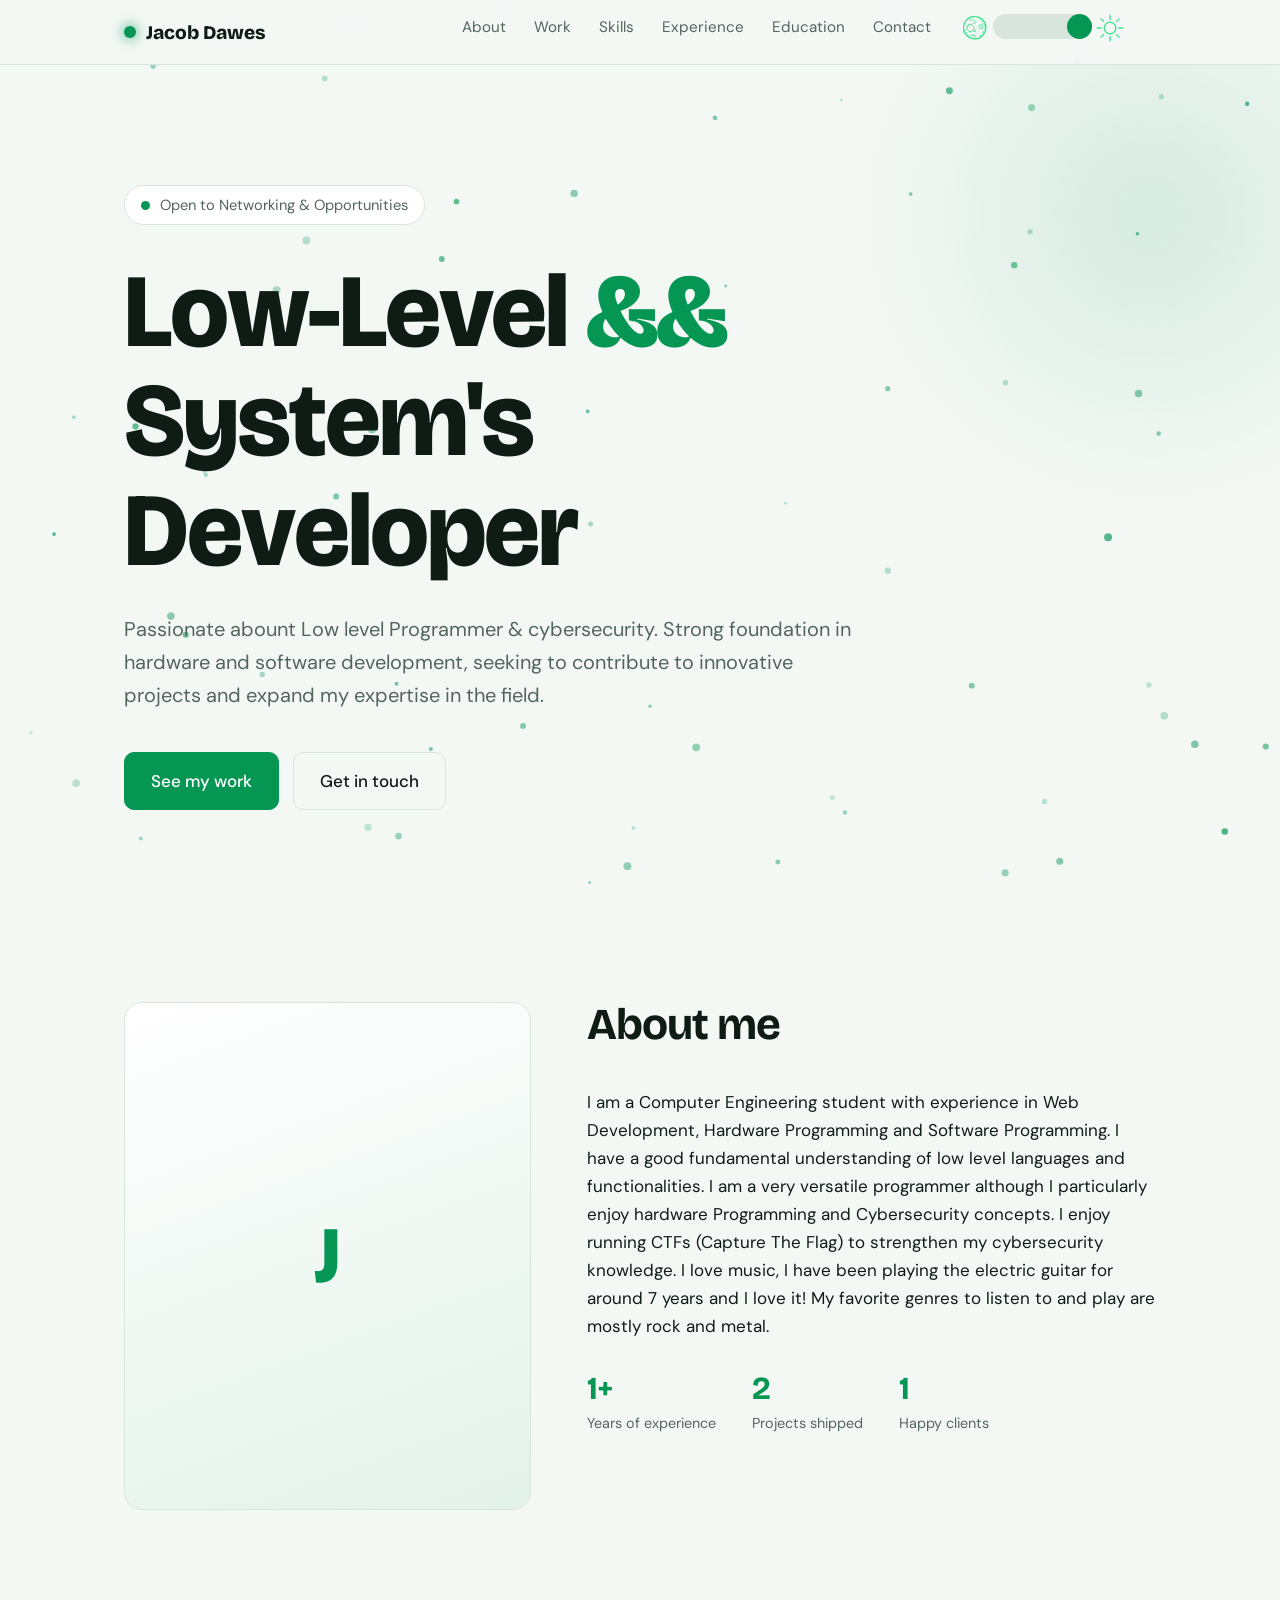
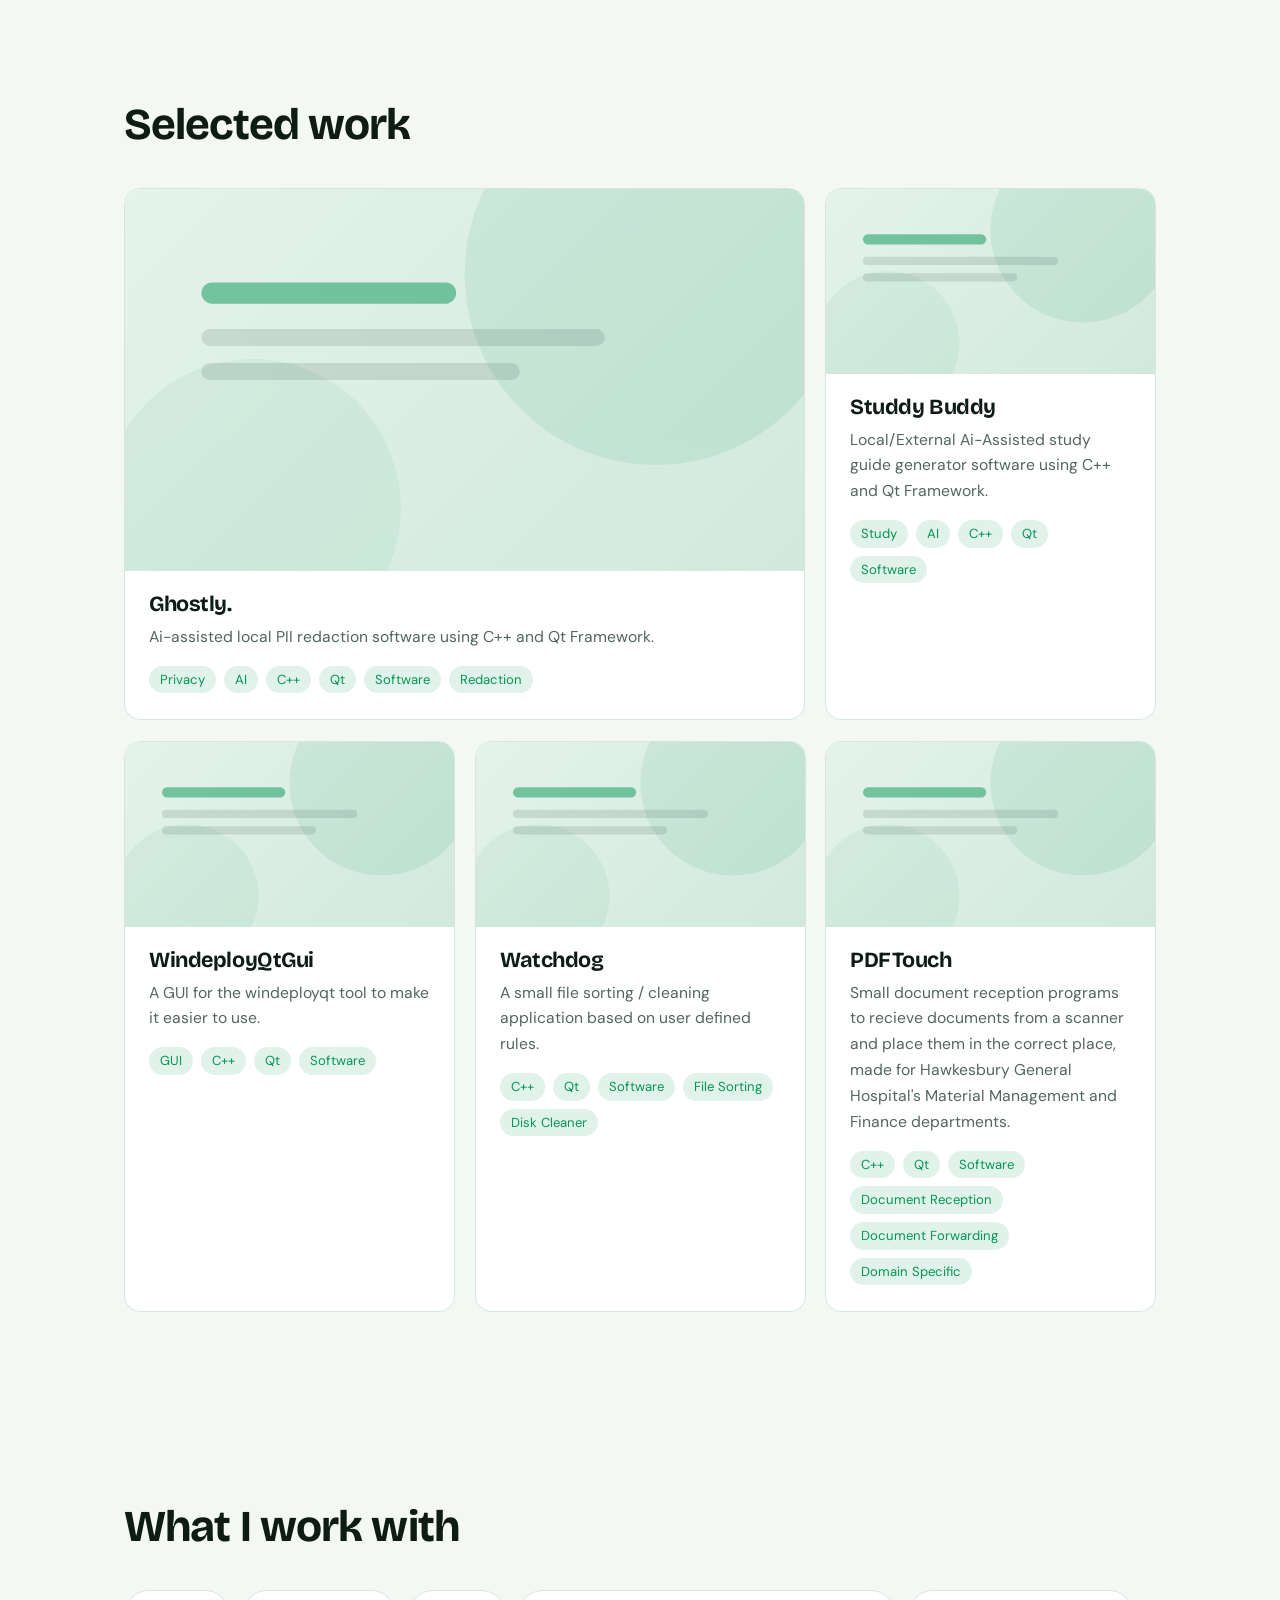
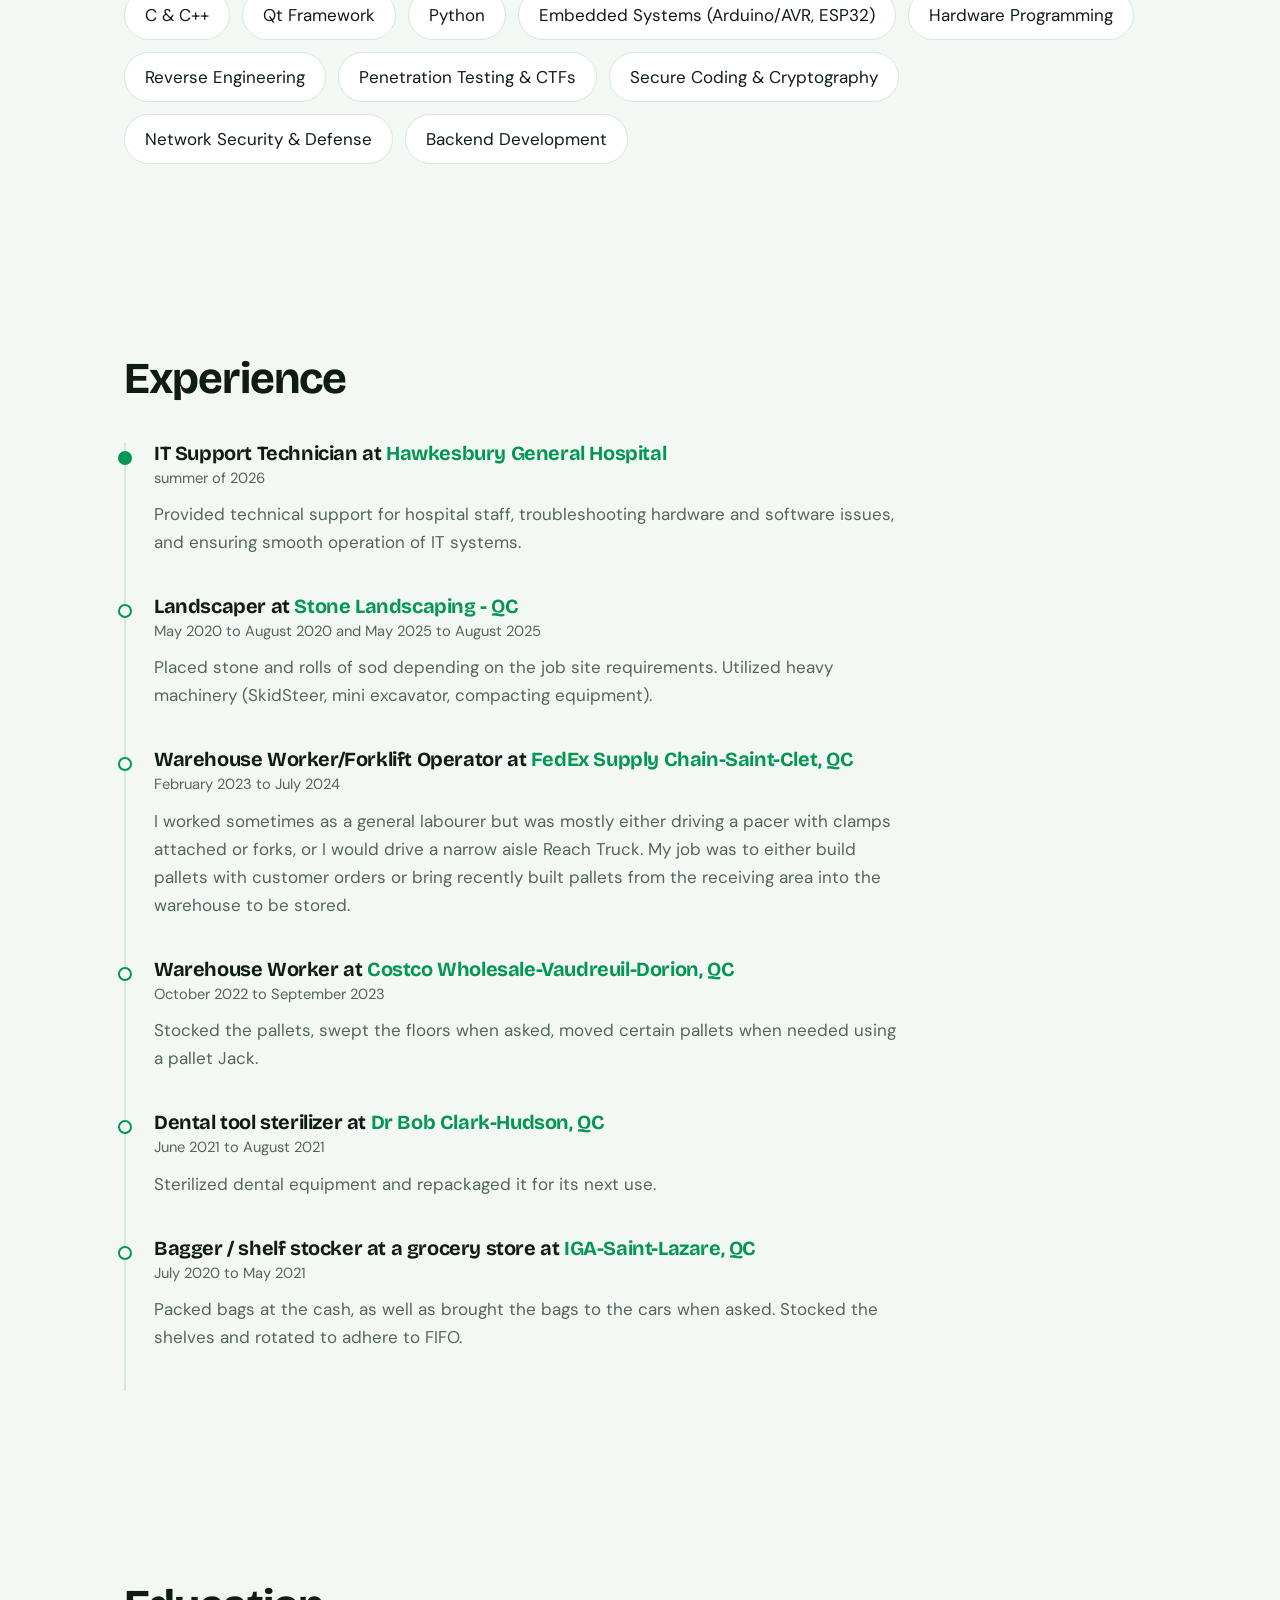
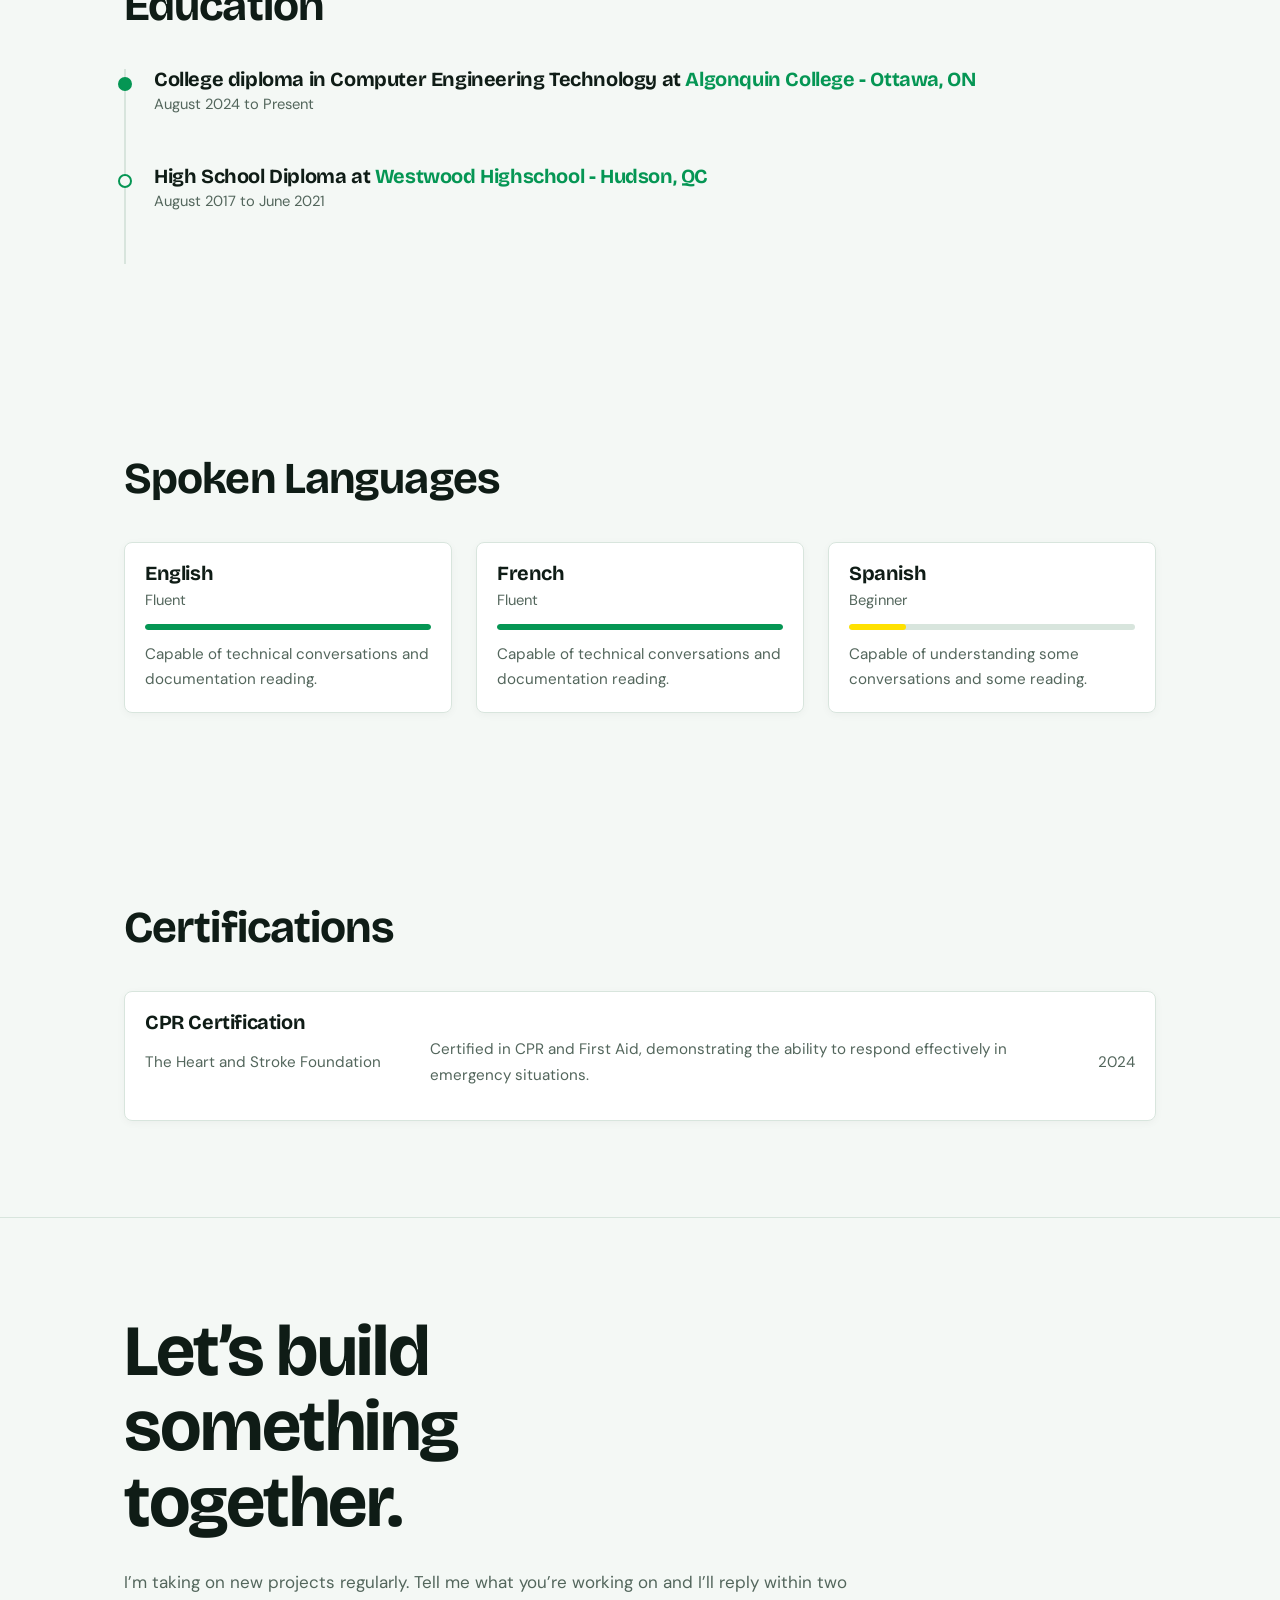
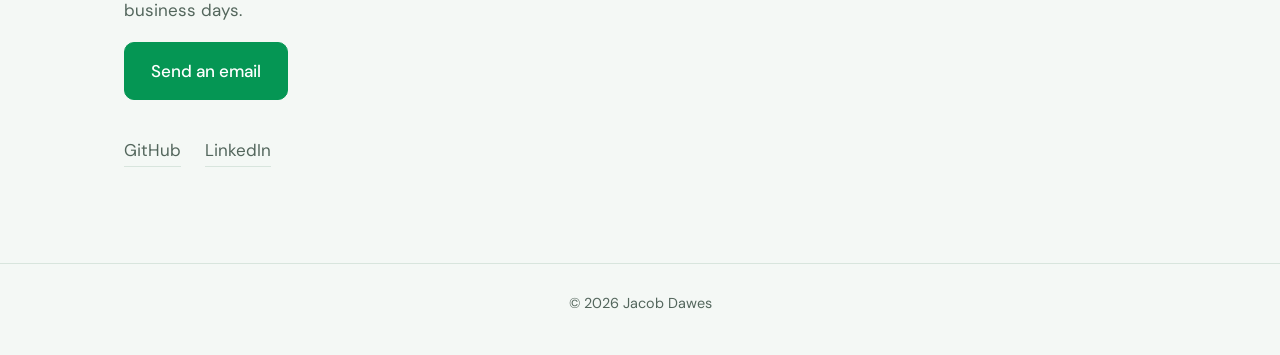
==== commit 66eef762: "Add particle effect with canvas background and dynamic color support" ====
--- a/public/index.html
+++ b/public/index.html
@@ -10,6 +10,8 @@
 <link rel="stylesheet" href="css/style.css">
 </head>
 <body>
+
+<canvas id="particle-canvas"></canvas>
 
 <header>
   <div class="wrap">
@@ -127,5 +129,6 @@
 </footer>
 
 <script src="js/script.js"></script>
+<script src="js/particles.js"></script>
 </body>
 </html>
--- a/public/css/style.css
+++ b/public/css/style.css
@@ -400,6 +400,25 @@
   gap: 20px
 }
 
+/* particle canvas */
+/* Make canvas cover the entire screen behind content */
+#particle-canvas {
+  position: fixed;
+  top: 0;
+  left: 0;
+  width: 100%;
+  height: 100%;
+  z-index: -1;
+  pointer-events: none;
+}
+
+.content {
+  display: flex;
+  justify-content: center;
+  align-items: center;
+  min-height: 100vh;
+}
+
 .card {
   grid-column: span 2;
   background: var(--surface);
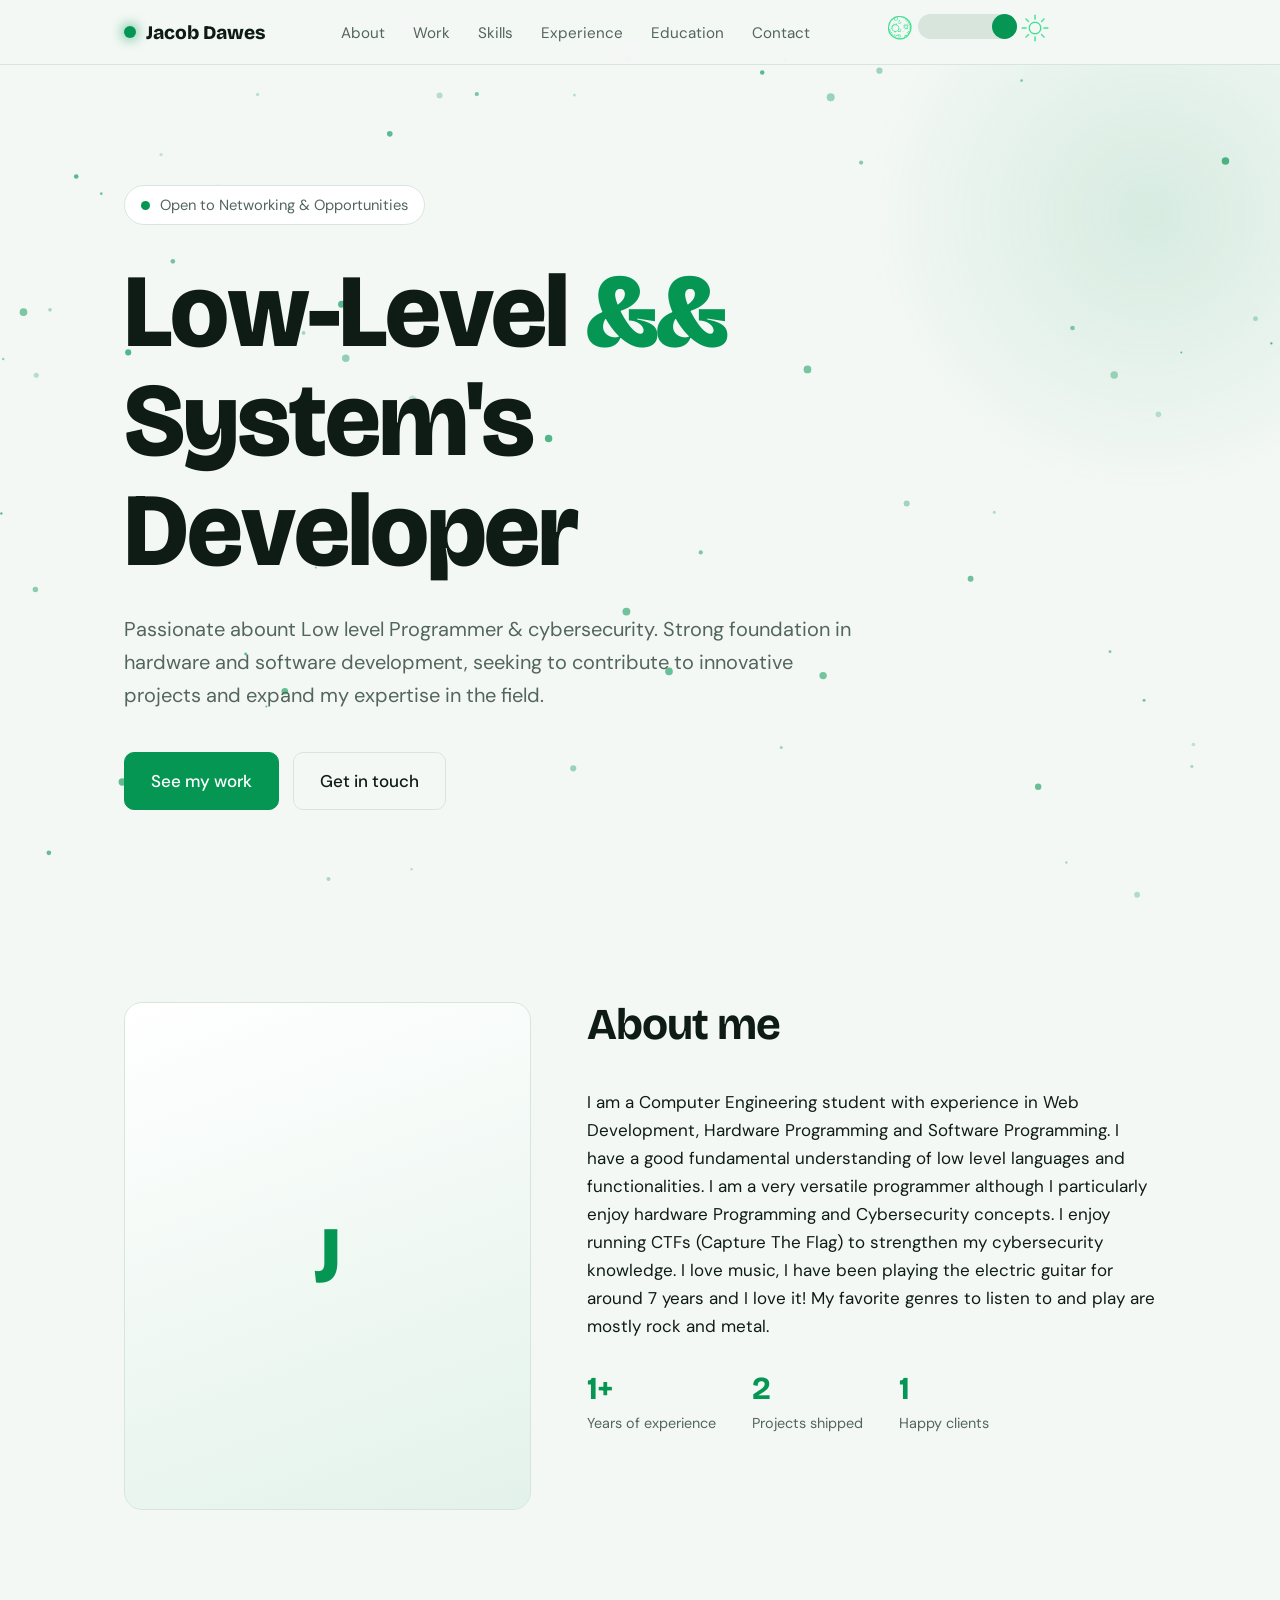
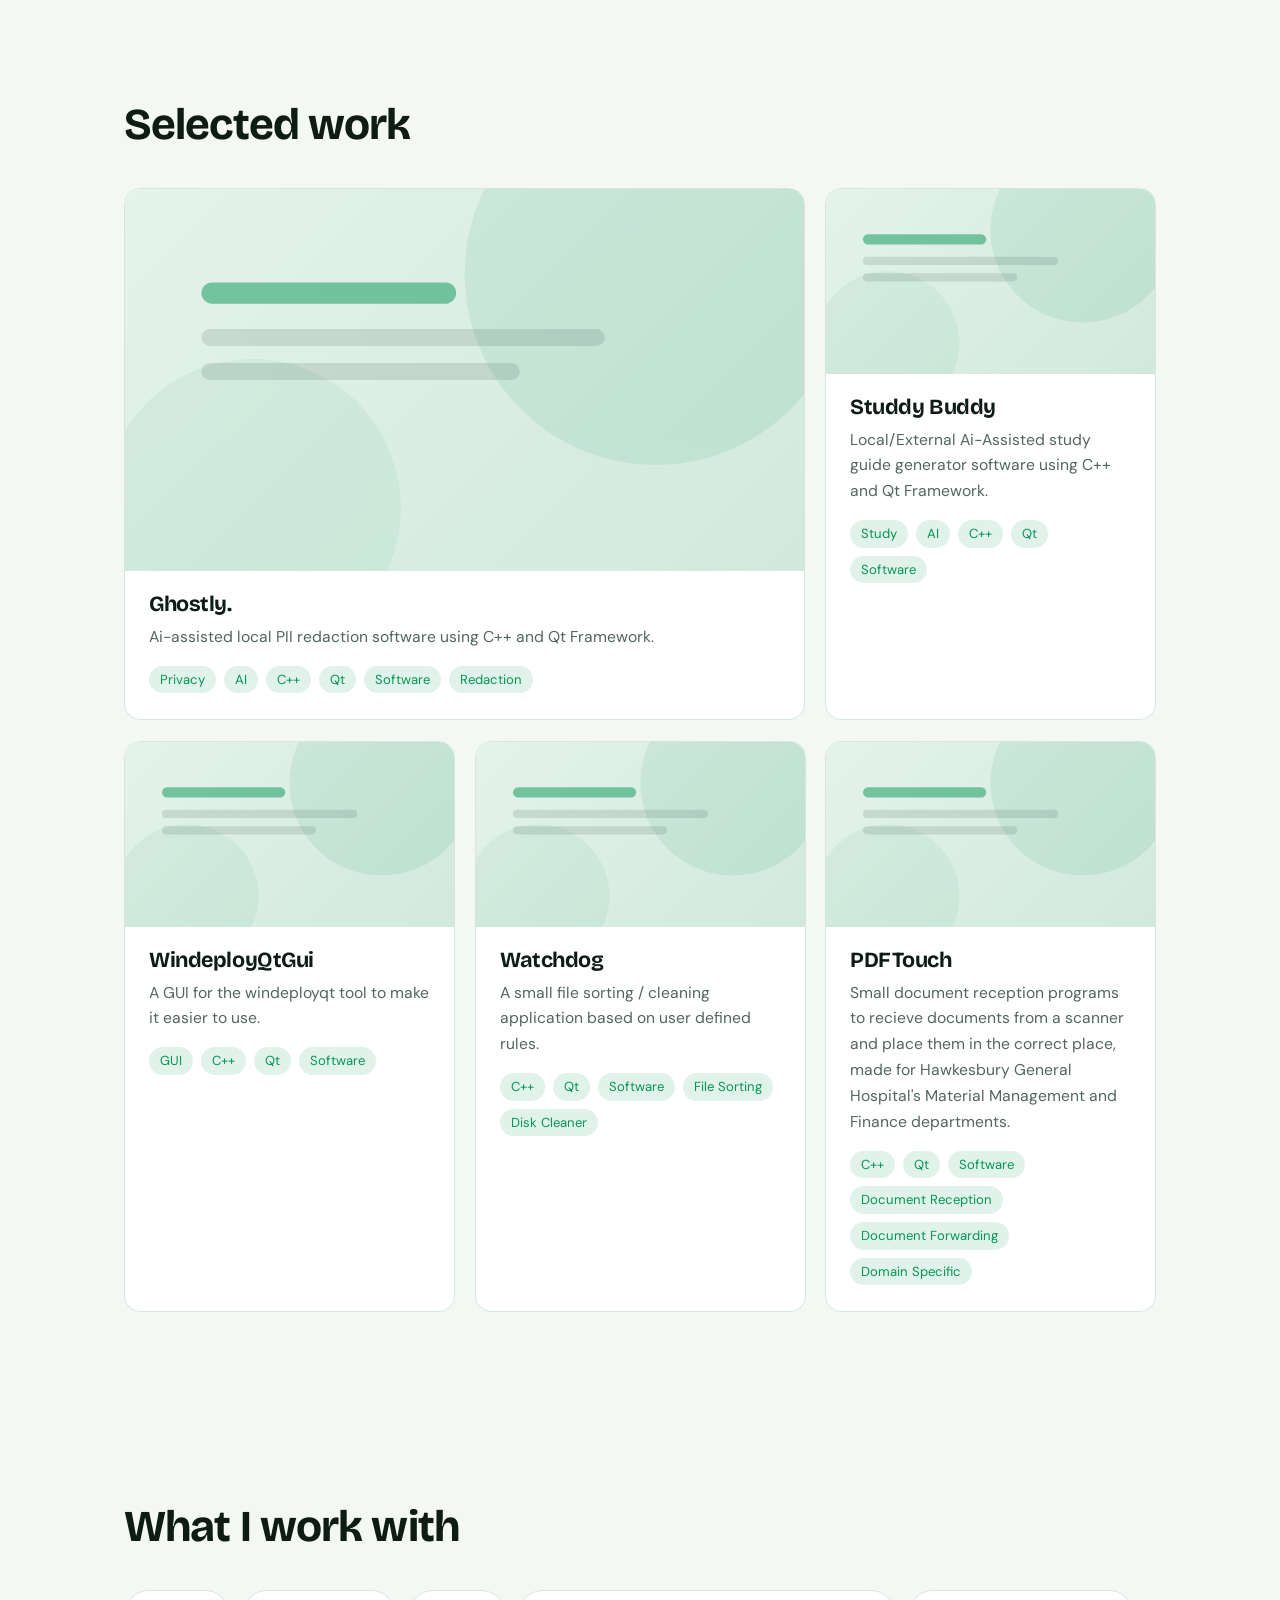
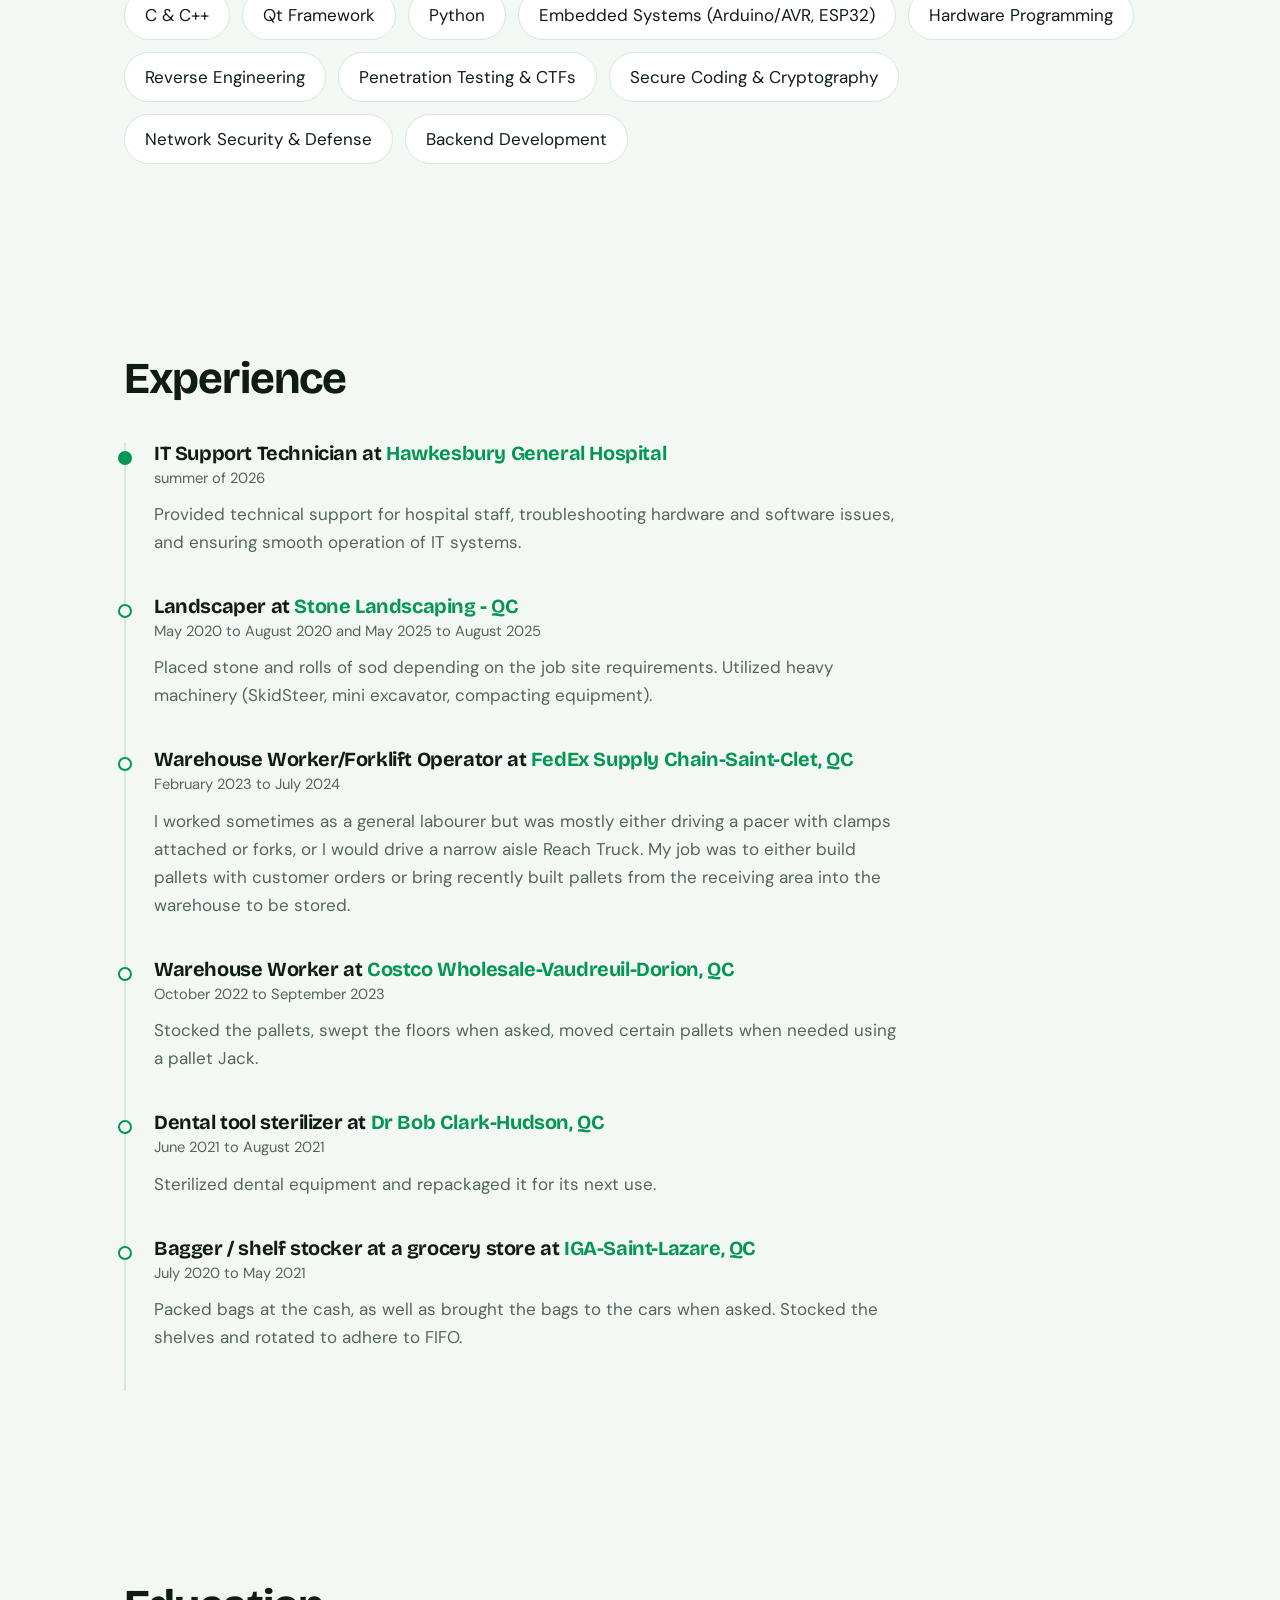
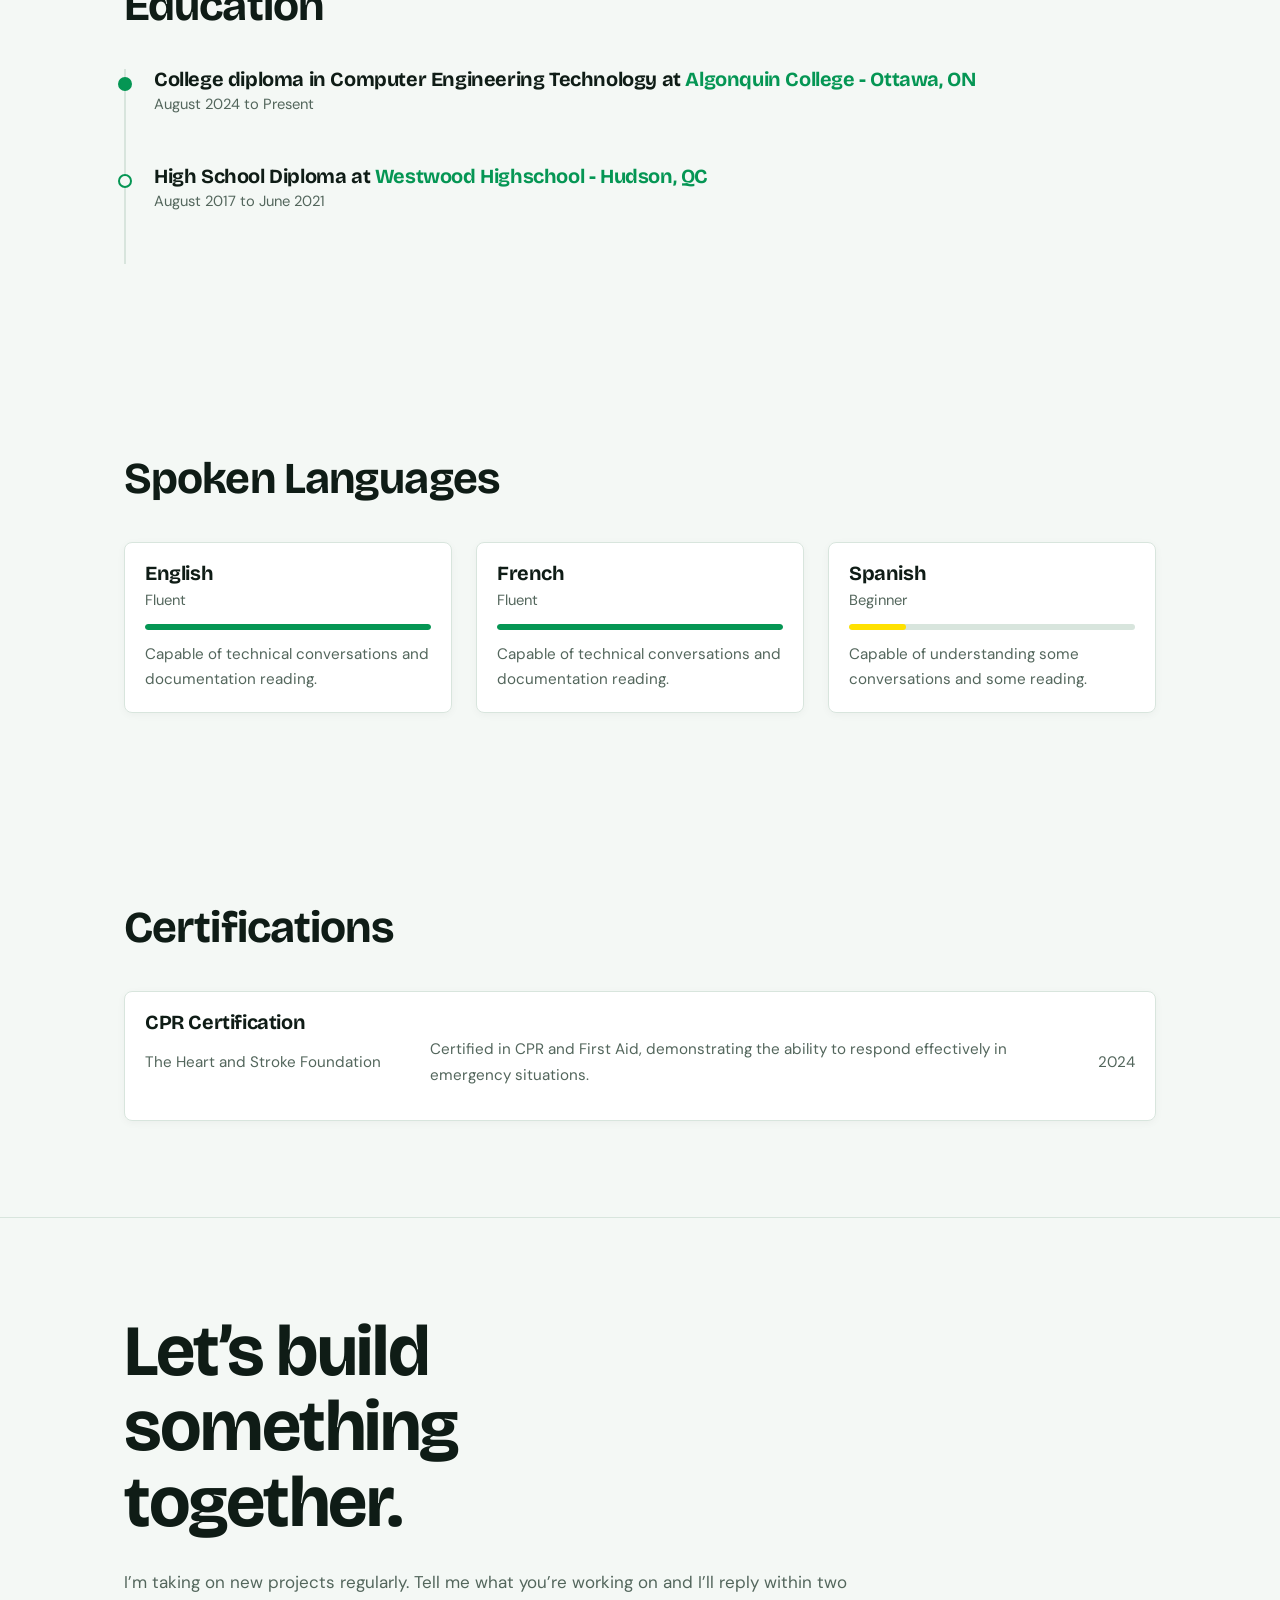
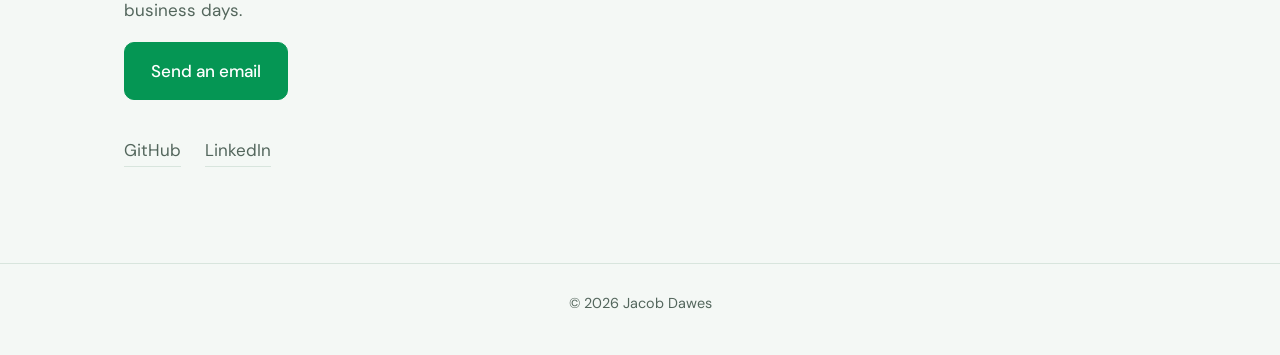
==== commit 911b5bc9: "Add mobile menu functionality with hamburger toggle and overlay" ====
--- a/public/index.html
+++ b/public/index.html
@@ -17,15 +17,15 @@
   <div class="wrap">
     <nav aria-label="Main">
       <a class="logo" href="#top"><i></i><span id="logo"></span></a>
-      <ul>
+      <ul class="nav-links">
         <li><a href="#about">About</a></li>
         <li><a href="#work">Work</a></li>
         <li><a href="#skills">Skills</a></li>
         <li><a href="#experience">Experience</a></li>
         <li><a href="#education">Education</a></li>
         <li><a href="#contact">Contact</a></li>
-        <li>
-          <label class="theme-switch">
+      </ul>
+      <label class="theme-switch">
             <span>
               <img src="Assets/images/Moon.png" alt="🌙" style="width: 2rem; height: 2rem;">
             </span>
@@ -42,11 +42,28 @@
               <img src="Assets/images/Sun.png" alt="☀️" style="width: 2rem; height: 2rem;">
             </span>
           </label>
-        </li>
-      </ul>
+          <div class="spacer"></div>
+          <div class="hamburger-menu">
+            <img src="Assets/images/Menu.png" alt="Menu" style="width: 2rem; height: 2rem;">
+          </div>
     </nav>
   </div>
 </header>
+
+<div class="mobile-menu">
+  <div class="menu-overlay">
+    <button class="close-menu">X</button>
+    <div class="menu-spacer"></div>
+    <ul class="nav-links">
+      <li><a href="#about">About</a></li>
+      <li><a href="#work">Work</a></li>
+      <li><a href="#skills">Skills</a></li>
+      <li><a href="#experience">Experience</a></li>
+      <li><a href="#education">Education</a></li>
+      <li><a href="#contact">Contact</a></li>
+    </ul>
+  </div>
+</div>
 
 <main id="top">
   <section class="hero">
--- a/public/css/style.css
+++ b/public/css/style.css
@@ -120,6 +120,10 @@
   transition: all 0.3s ease-in-out;
 }
 
+.hamburger-menu {
+  display: none;
+}
+
 .oversized:hover {
   color: var(--accent);
   transform: scale(1.1);
@@ -740,9 +744,100 @@
   text-align: center;
 }
 
+.mobile-menu {
+  /* ALWAYS keep display: flex or block */
+  display: flex;
+  flex-direction: column;
+  position: fixed;
+  top: 0;
+  right: 0;
+  left: auto;
+  width: 50%;
+  height: 100%;
+  background-color: var(--bg);
+  z-index: 1000;
+  padding-top: env(safe-area-inset-top, 0px);
+
+  /* Start hidden off-screen to the right */
+  transform: translateX(100%);
+  
+  /* Smooth transition */
+  transition: transform 0.3s cubic-bezier(0.4, 0, 0.2, 1);
+}
+
+/* Open State: Slide in */
+.mobile-menu.open {
+  transform: translateX(0);
+}
+
+.mobile-menu ul {
+  list-style: none;
+  padding: 0;
+  margin: 0;
+  display: flex;
+  flex-direction: column;
+  gap: 24px;
+  padding: 40px 24px;
+}
+
+.menu-overlay {
+  position: fixed;
+  top: 0;
+  left: 0;
+  width: 100%;
+  height: 100vh;
+  background: rgba(0, 0, 0, 0.5);
+  opacity: 1;
+  transition: opacity 0.3s ease-in-out, visibility 0.3s;
+  text-align: right;
+  z-index: 999;
+}
+
+.close-menu {
+  position: absolute;
+  top: 20px;
+  right: 20px;
+  background: none;
+  border: none;
+  font-size: 1.5rem;
+  cursor: pointer;
+  color: var(--muted);
+}
+
+.menu-spacer {
+  height: 50px;
+}
+
+.menu-overlay li {
+  color: var(--accent);
+}
+
 @media (max-width:820px) {
   nav ul {
     gap: 18px
+  }
+
+  .nav-links {
+    display: none;
+  }
+
+  .hamburger-menu {
+    display: block;
+    cursor: pointer;
+  }
+
+  .theme-switch {
+    width: 100%;
+    justify-content: flex-end;
+  }
+
+  .spacer {
+    display: inline-block;
+    width: 20px;
+  }
+
+  #theme-slider {
+    width: 30%;
   }
 
   .skill-grid {
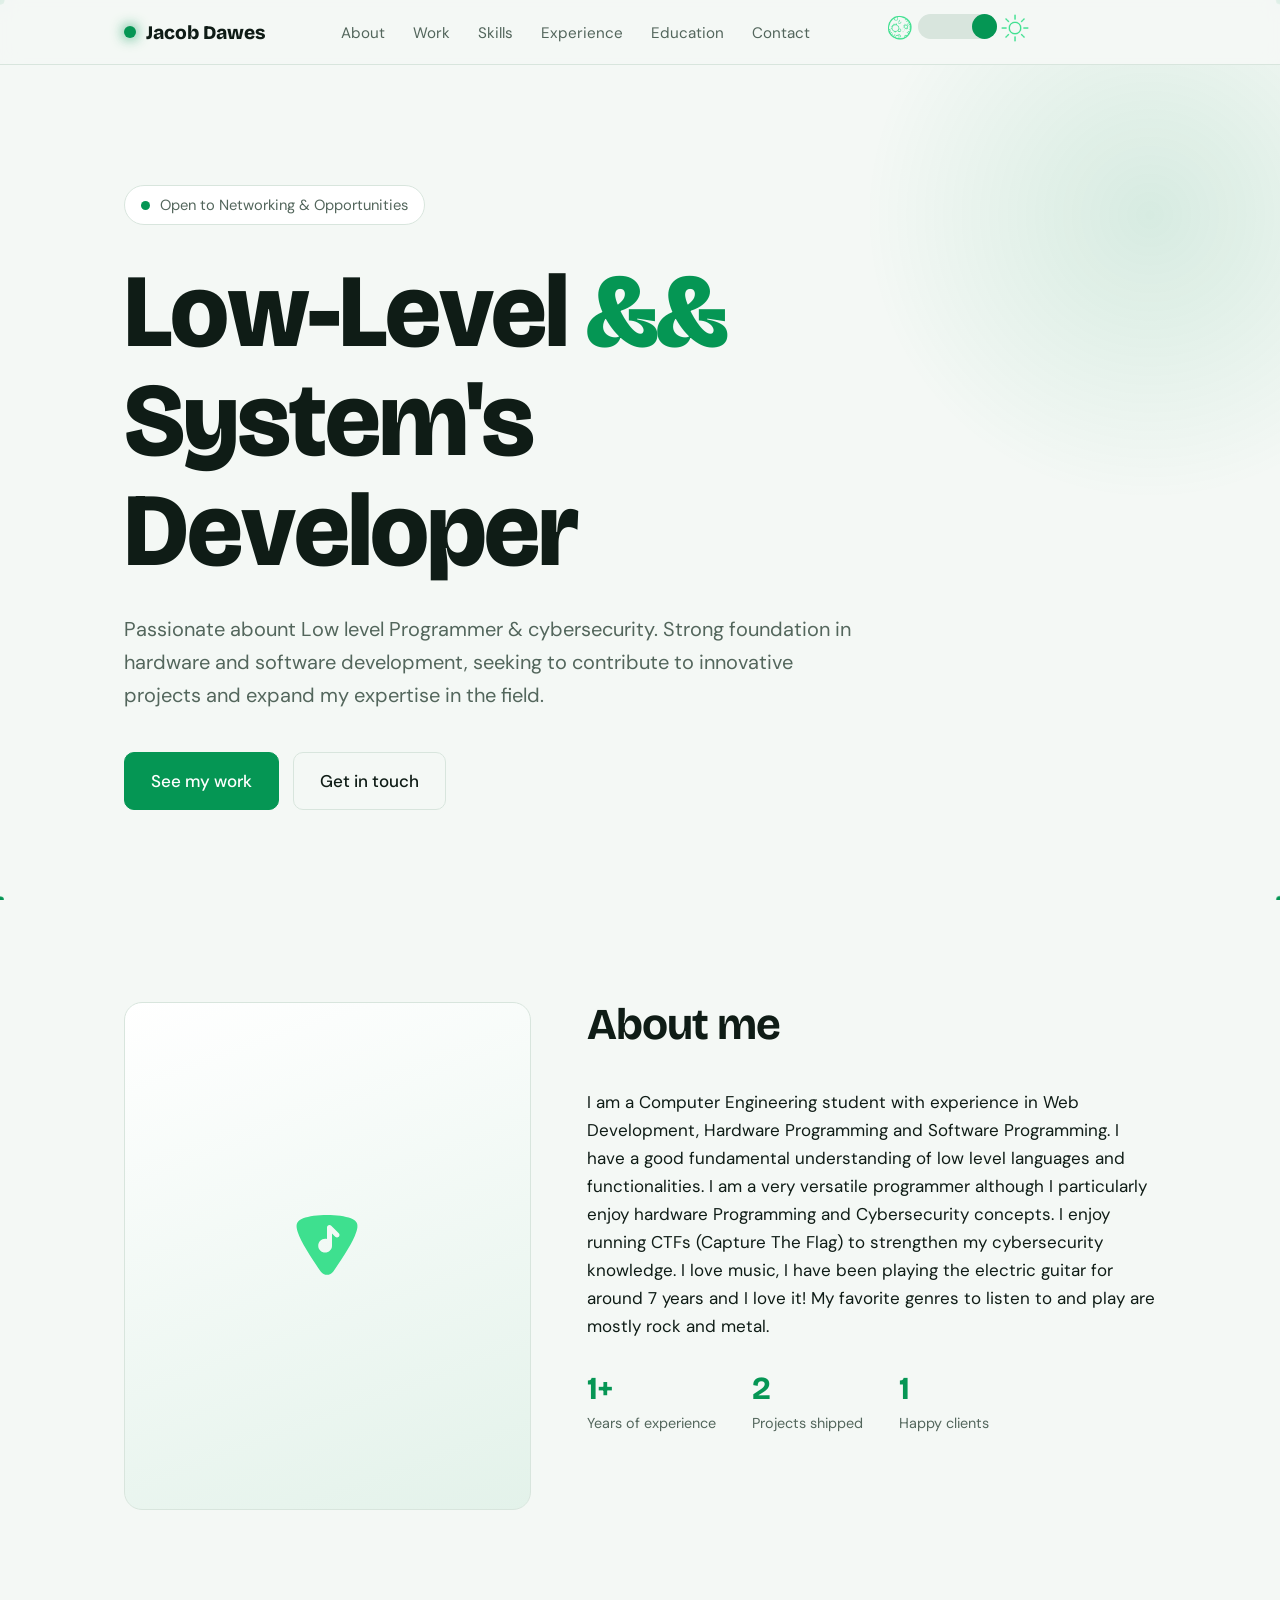
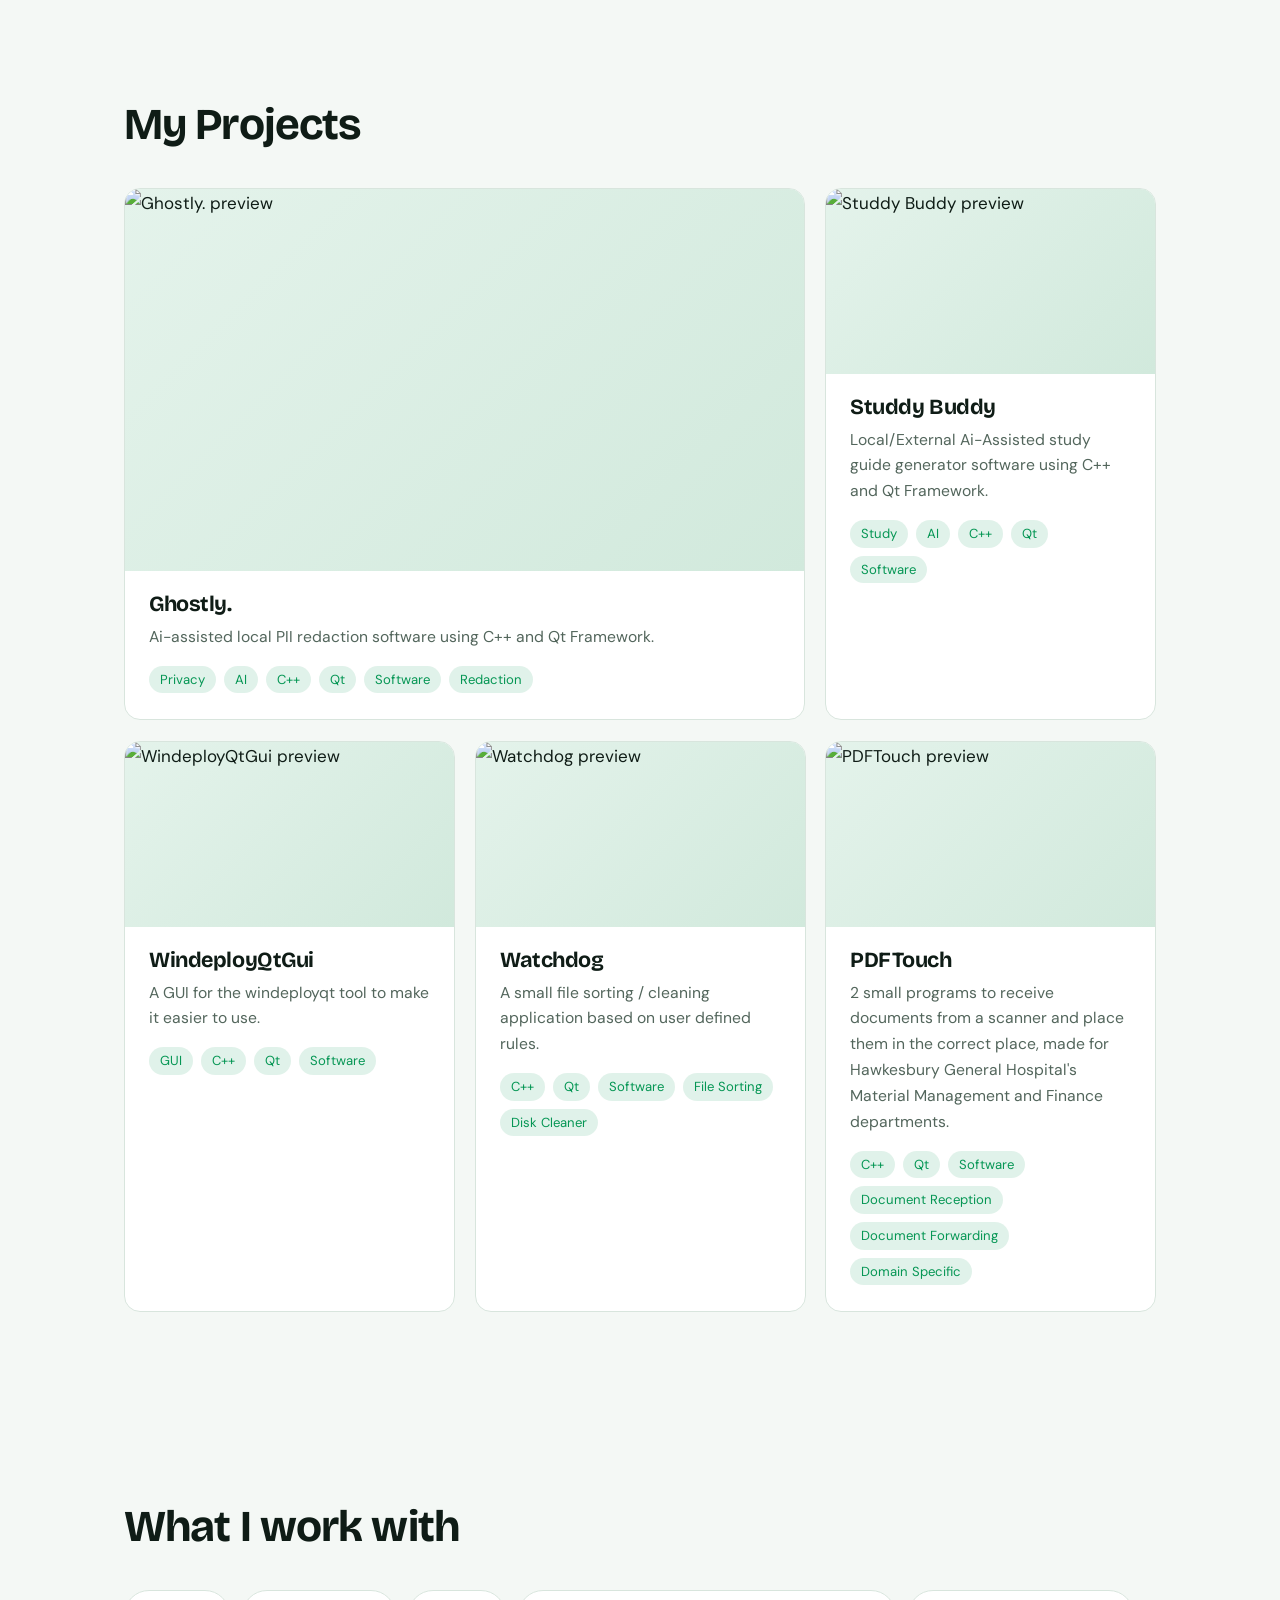
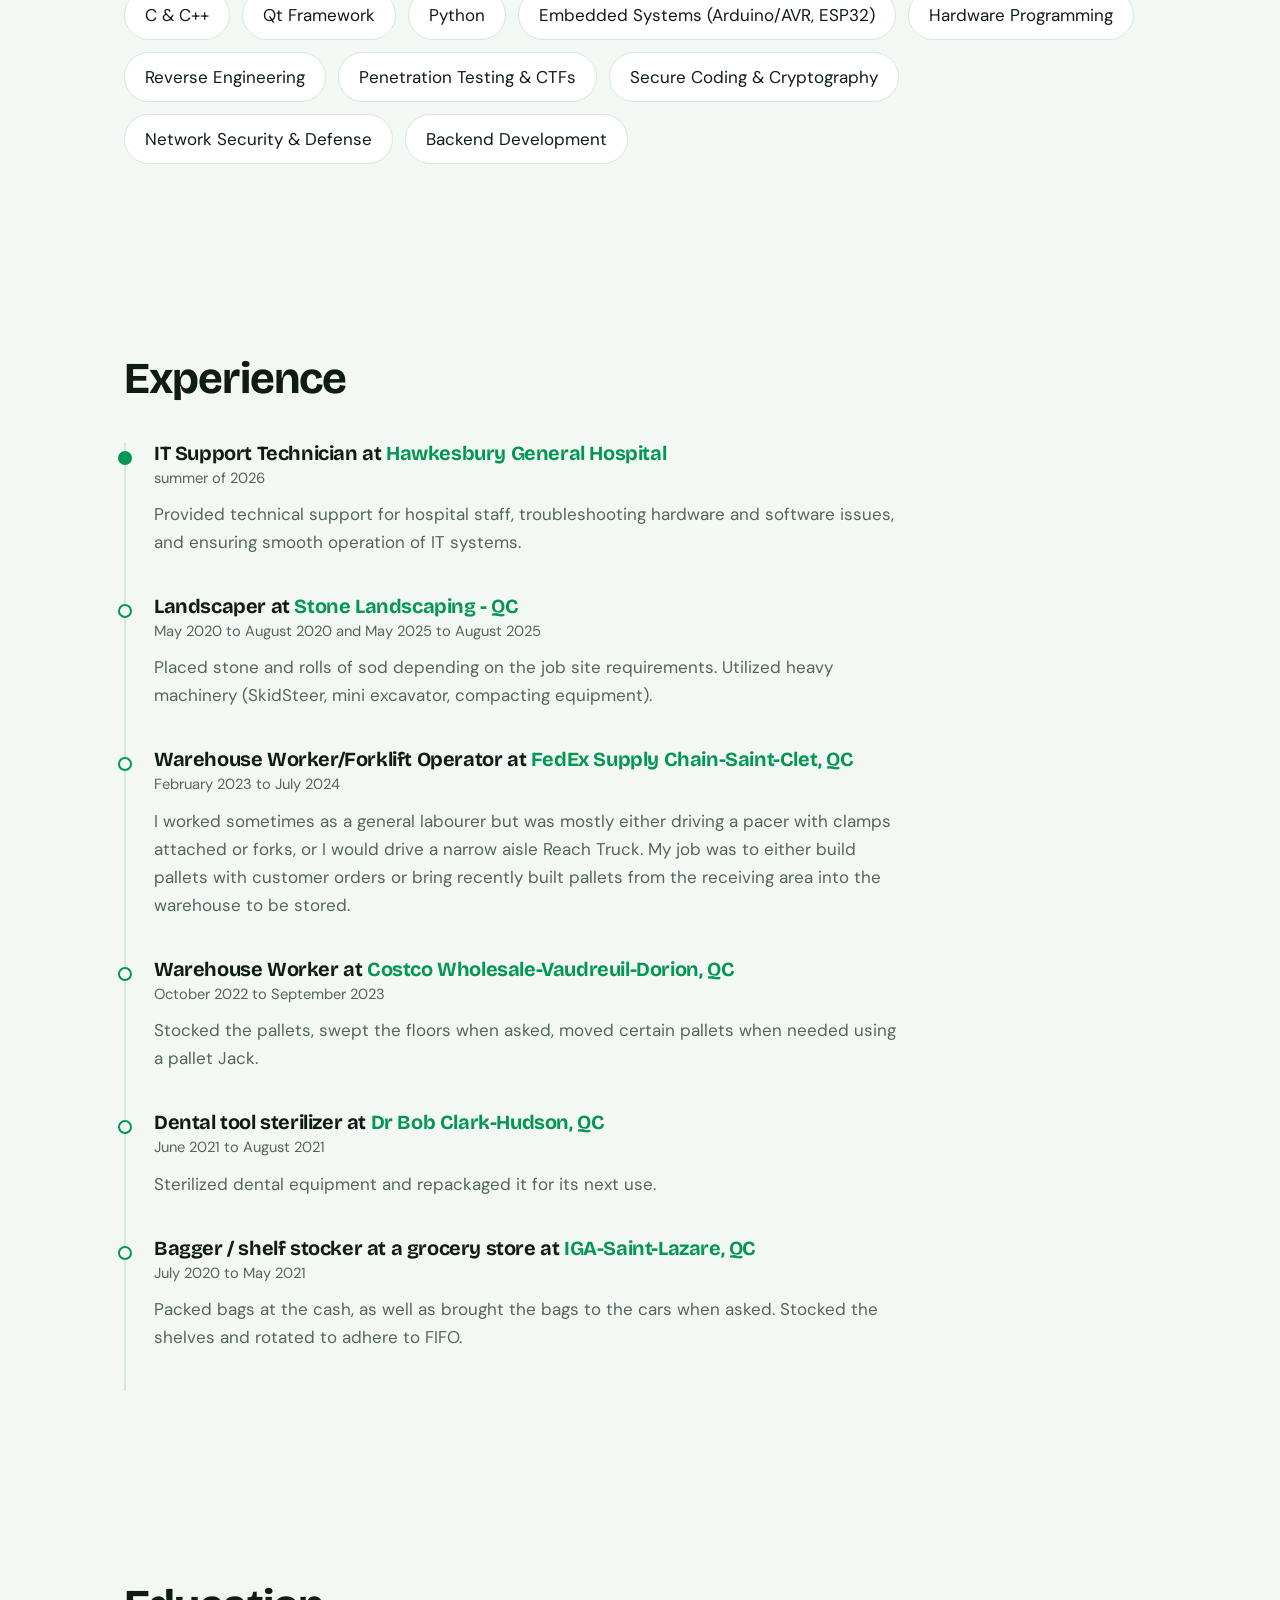
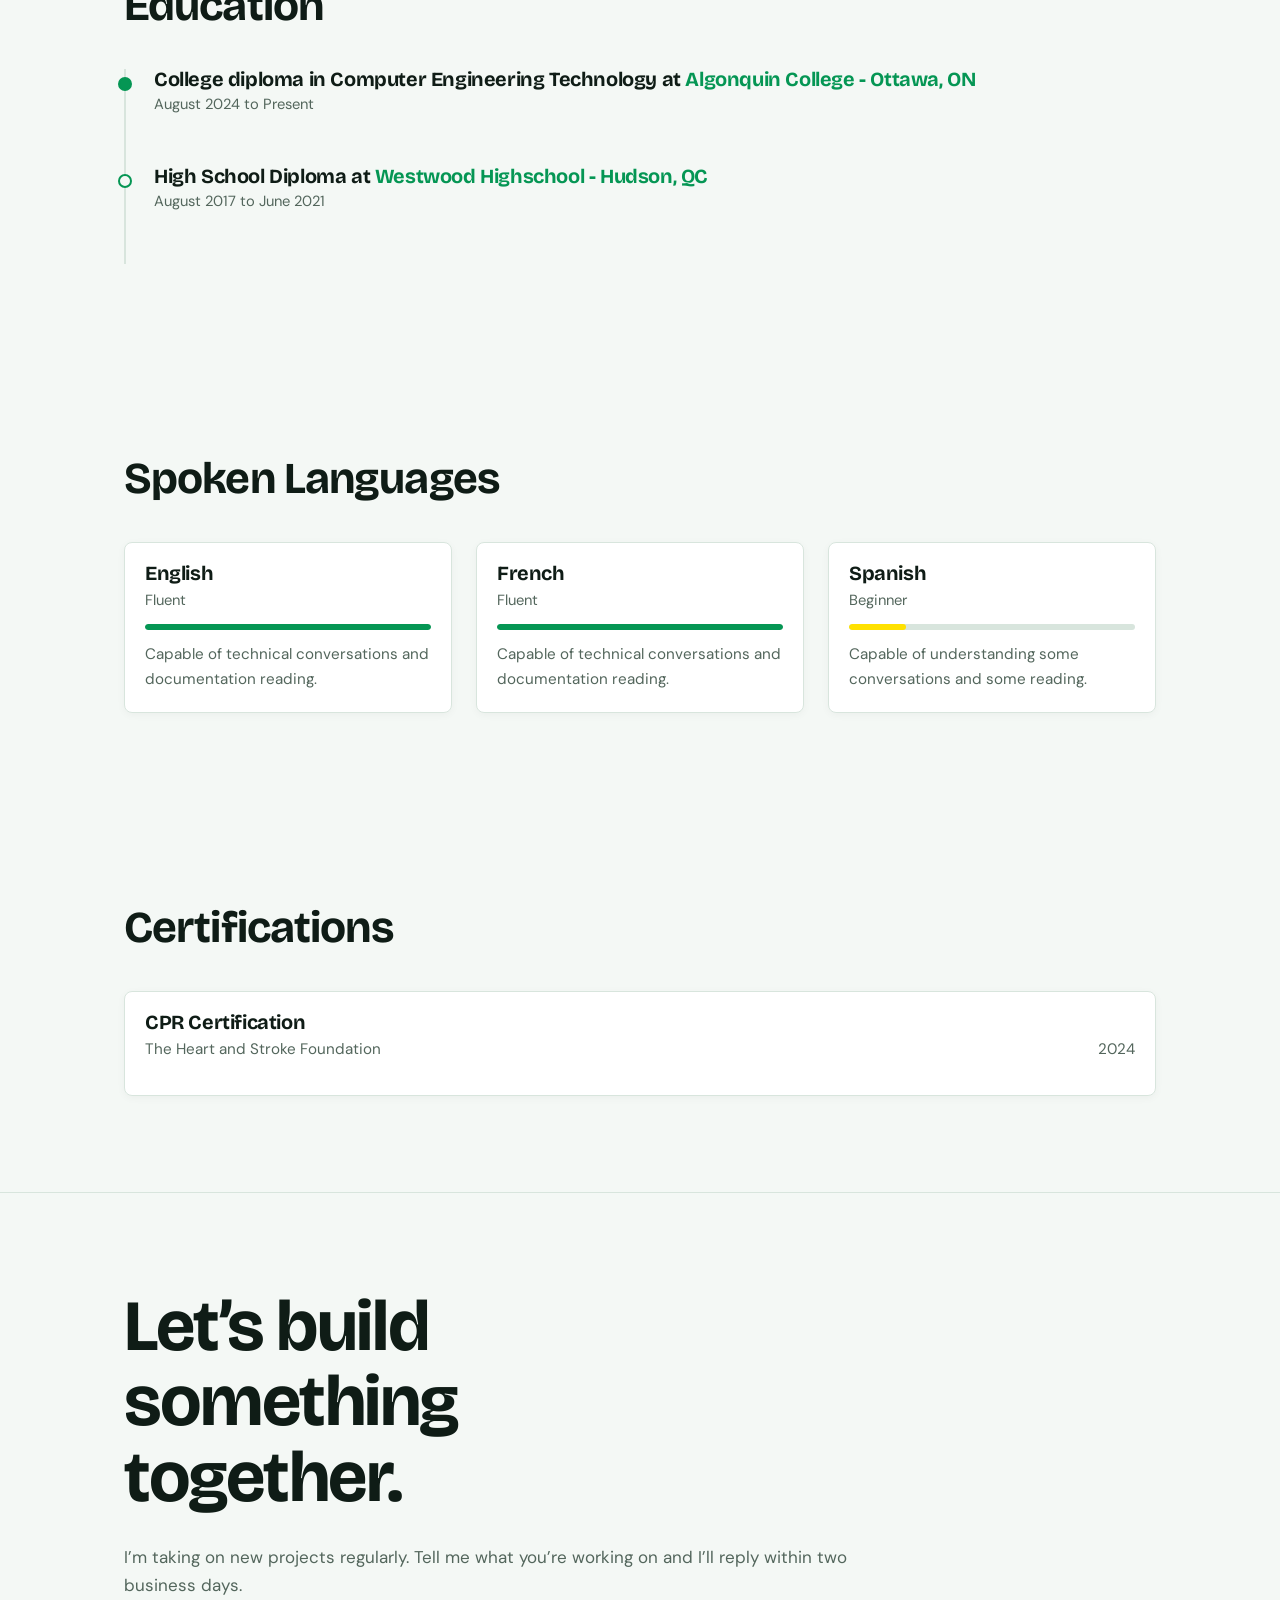
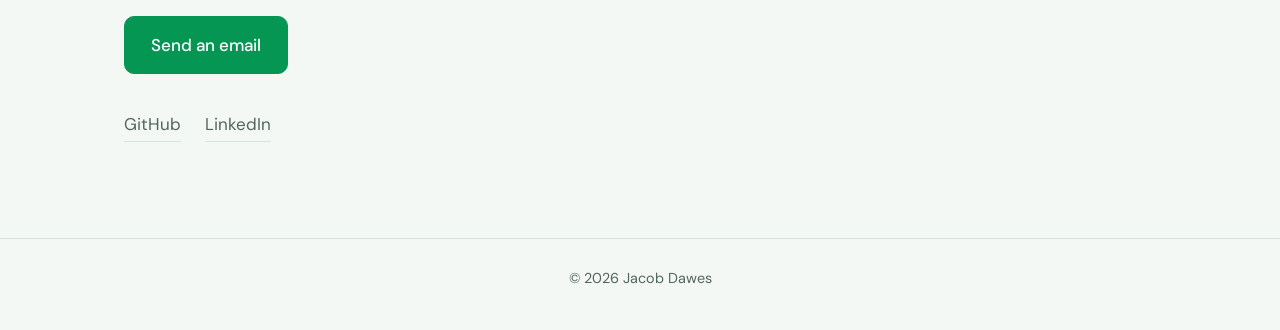
==== commit 072831d5: "Update section title for work to enhance clarity" ====
--- a/public/index.html
+++ b/public/index.html
@@ -91,7 +91,7 @@
 
   <section id="work">
     <div class="wrap">
-      <h2>Selected work</h2>
+      <h2>My Projects</h2>
       <div class="grid" id="projects"></div>
     </div>
   </section>
--- a/public/css/style.css
+++ b/public/css/style.css
@@ -442,6 +442,14 @@
   will-change: transform;
 }
 
+.card .thumb img {
+  width: 100%;
+  height: 100%;
+  object-fit: contain; /* Shows the full image without cropping */
+  object-position: center;
+  border-radius: 8px 8px 0 0;
+}
+
 .card:hover::before {
   opacity: 1;
 }
@@ -812,6 +820,10 @@
   color: var(--accent);
 }
 
+#theme-slider {
+    width: 40%;
+  }
+
 @media (max-width:820px) {
   nav ul {
     gap: 18px
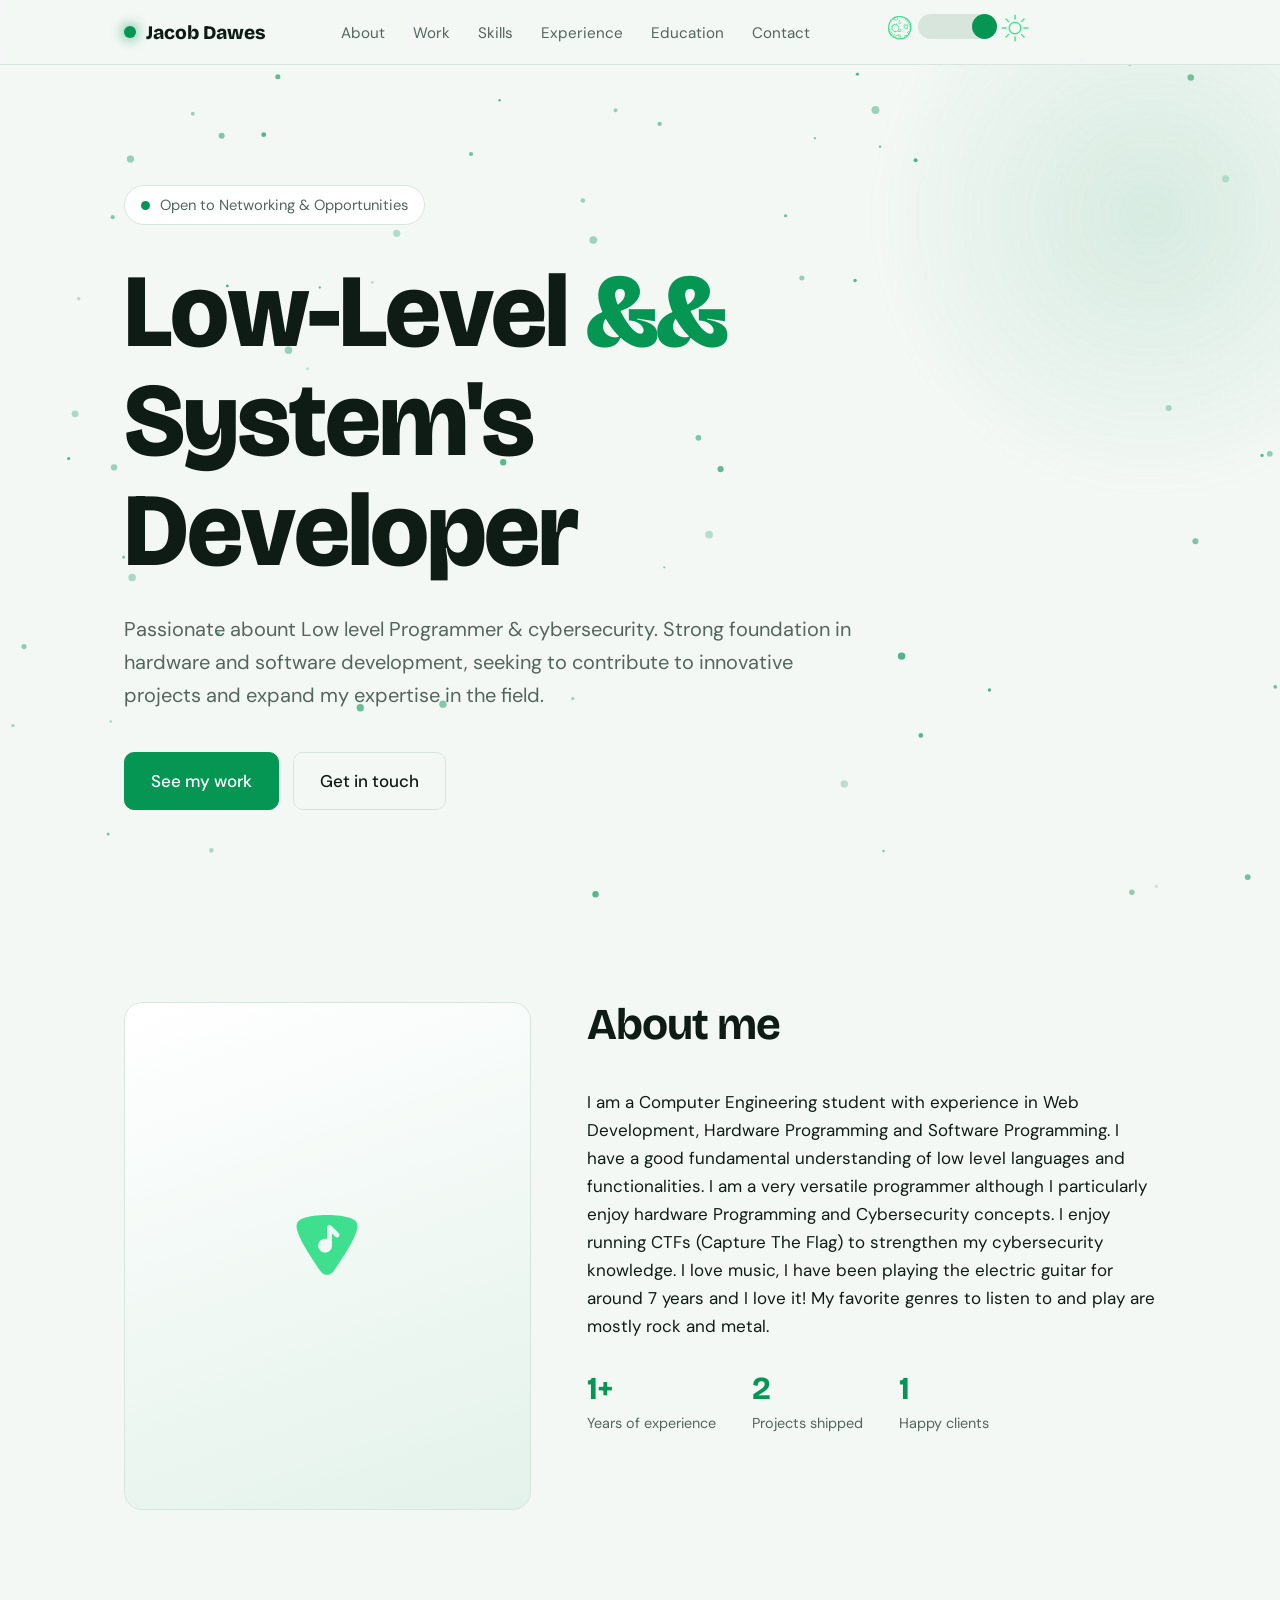
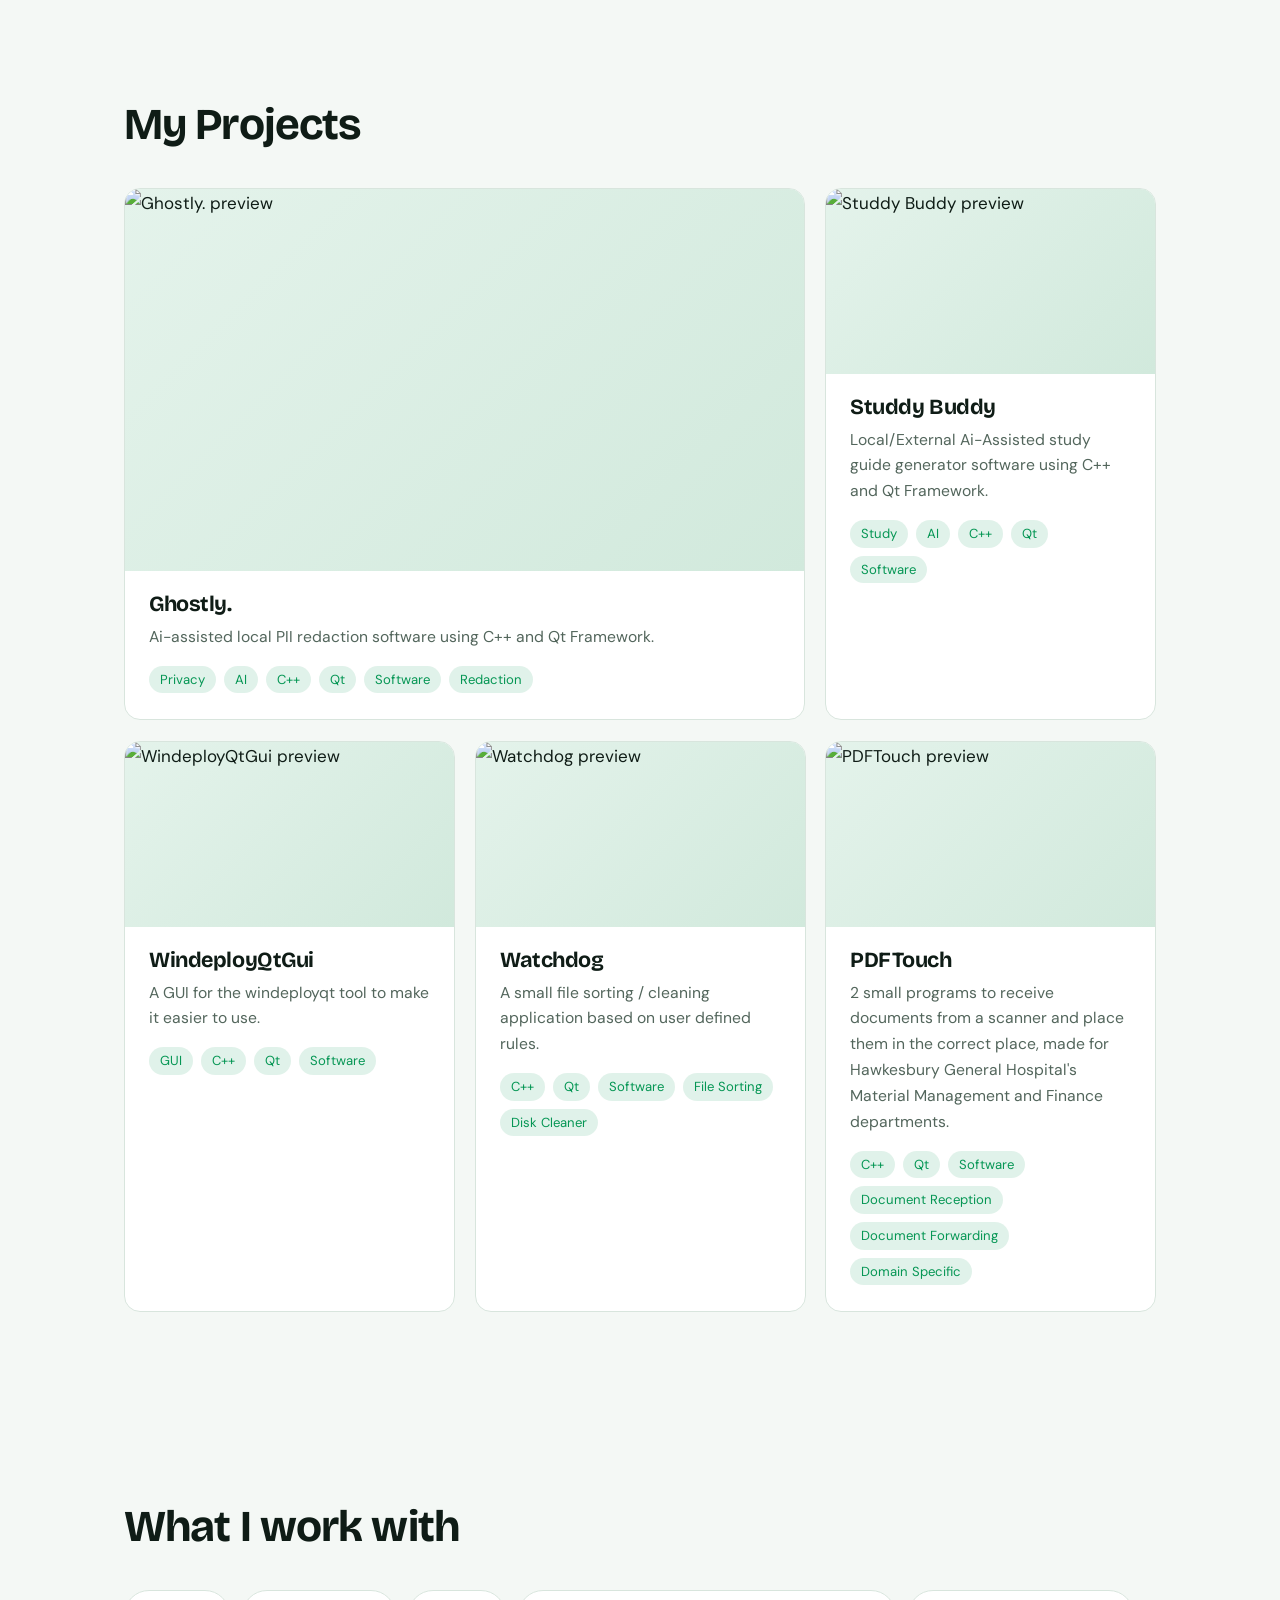
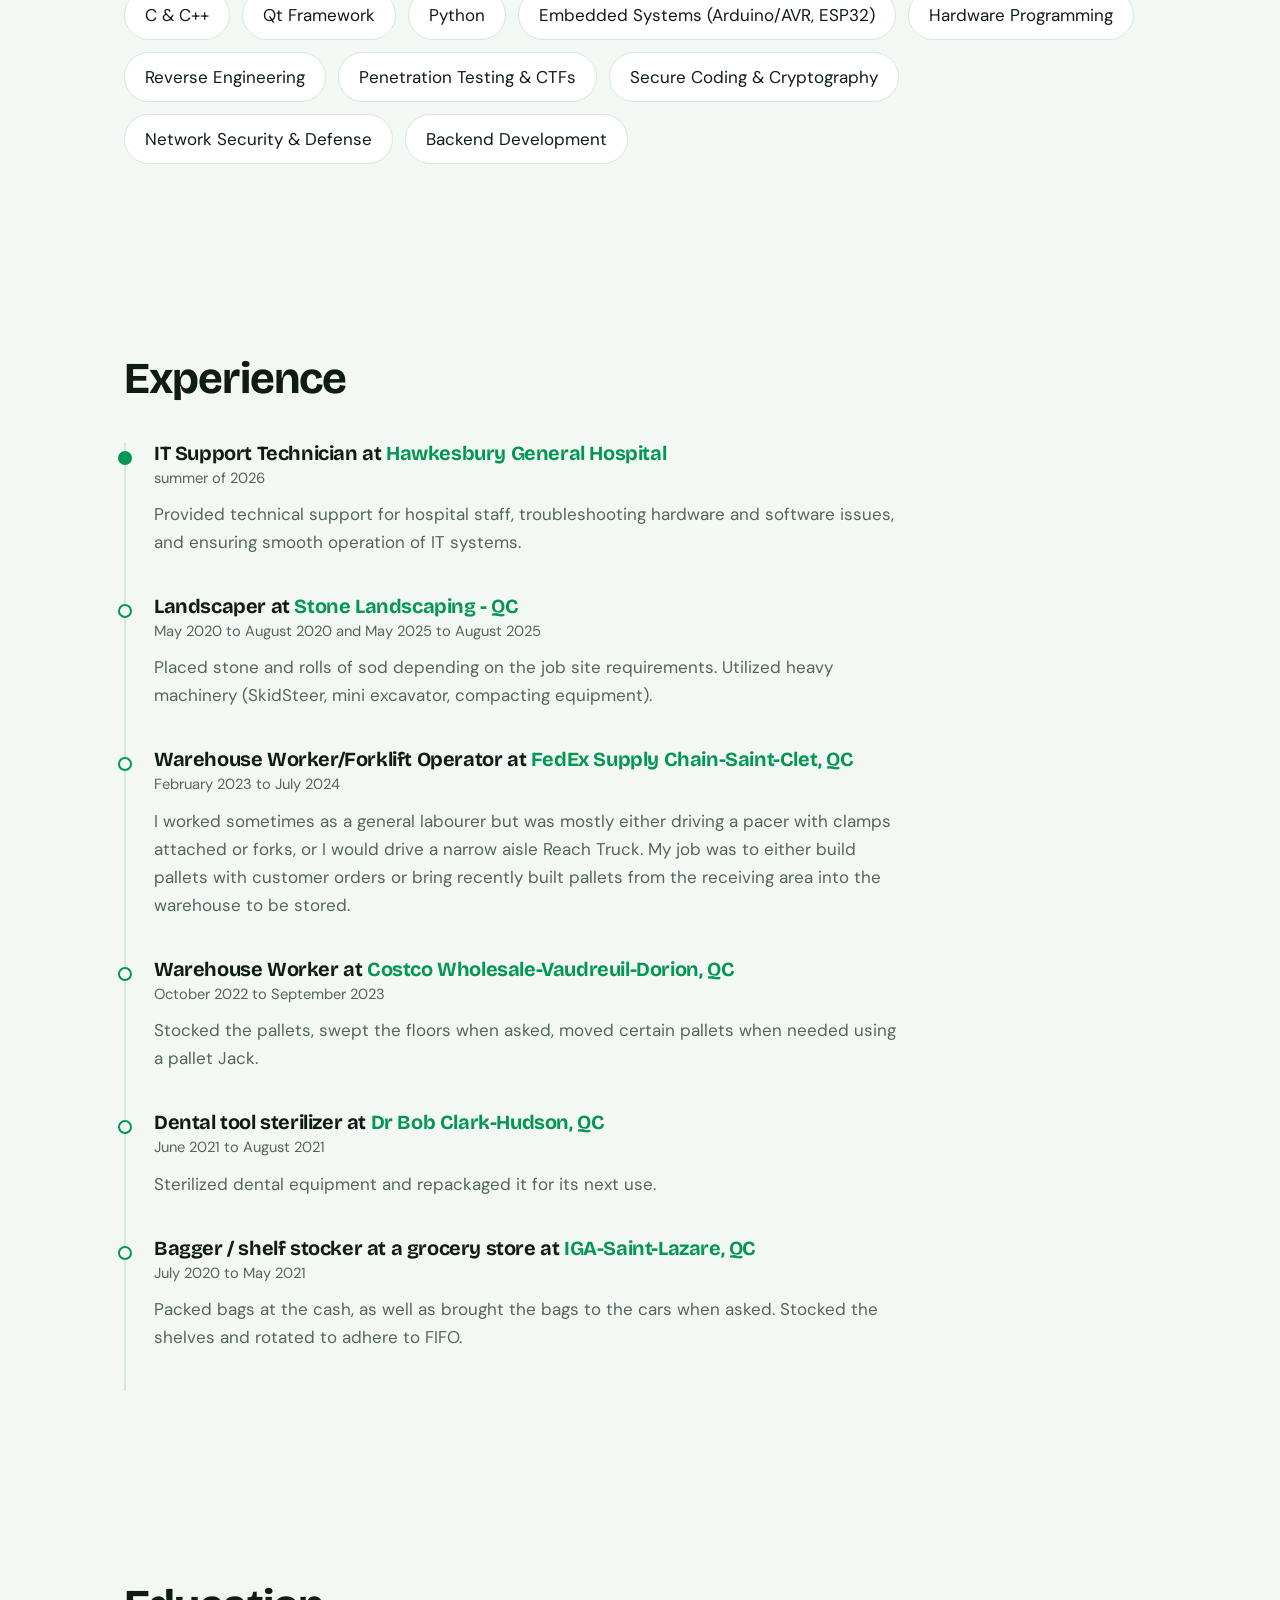
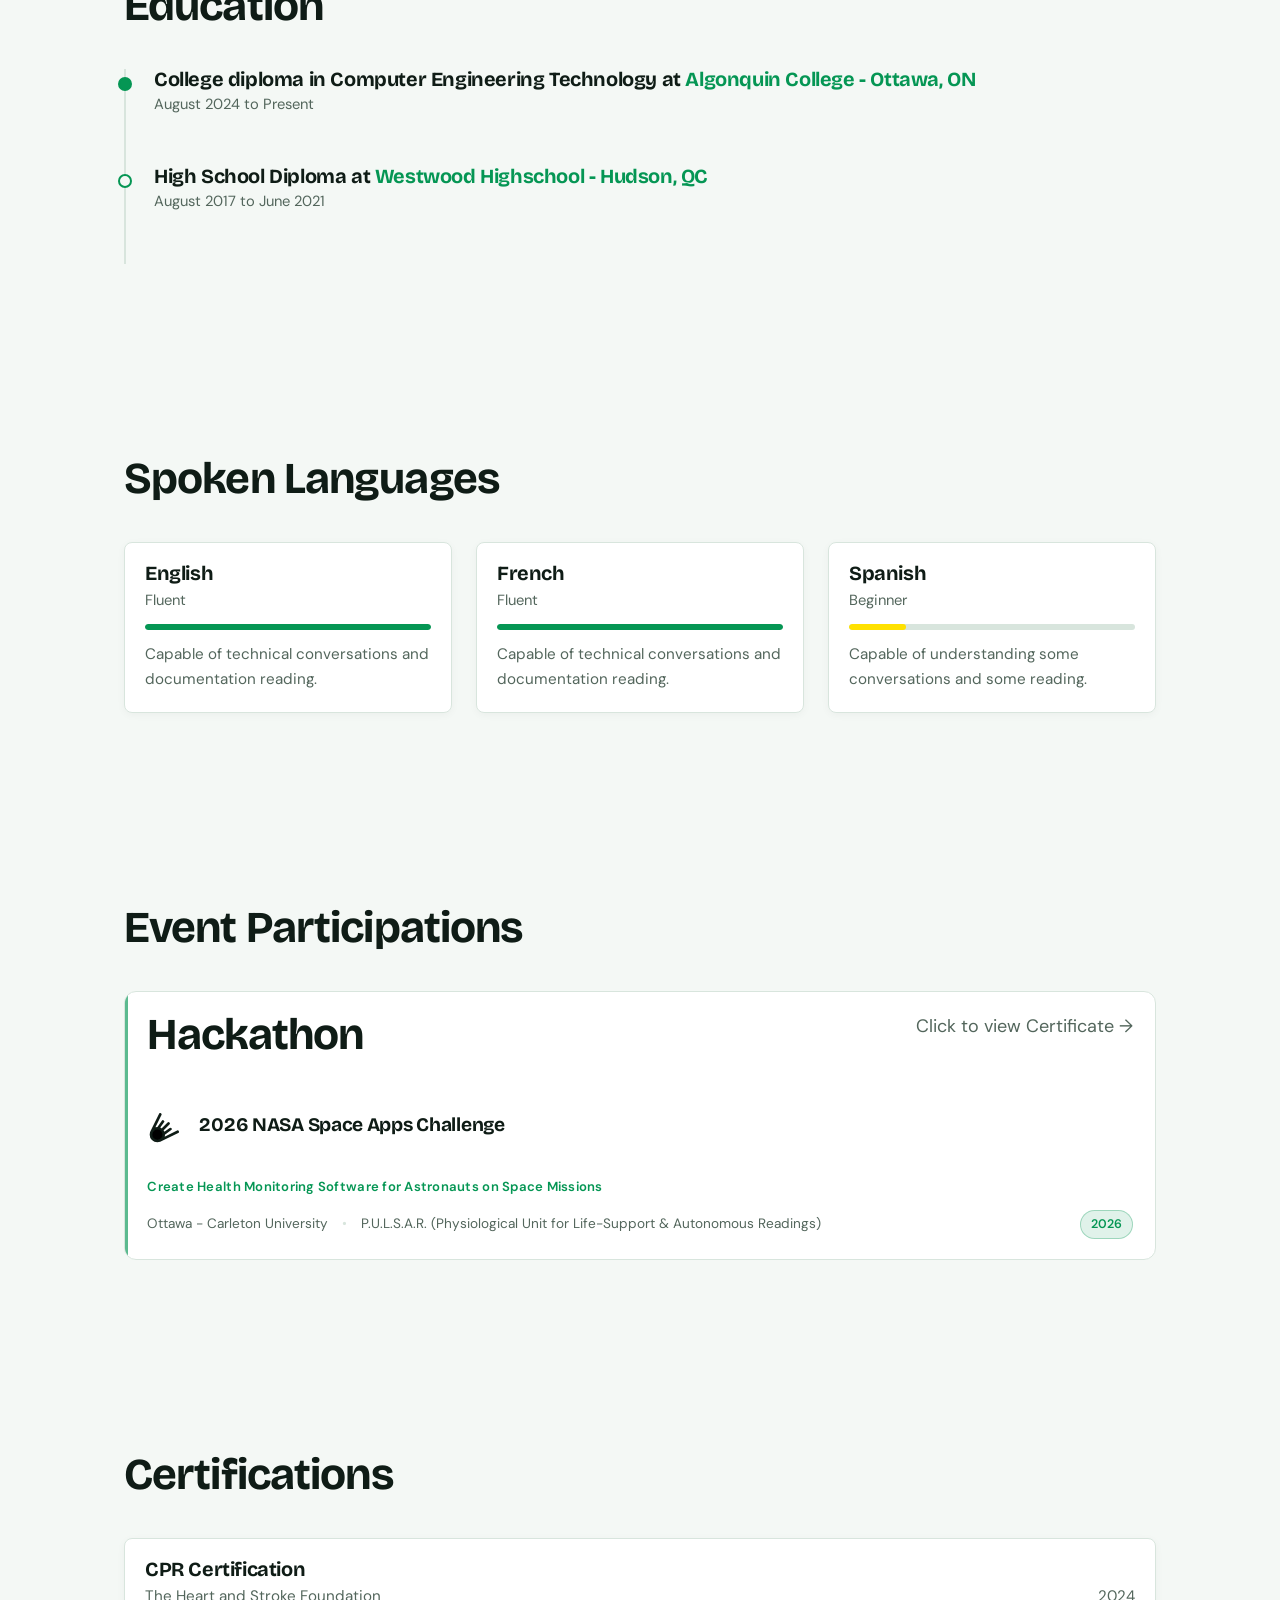
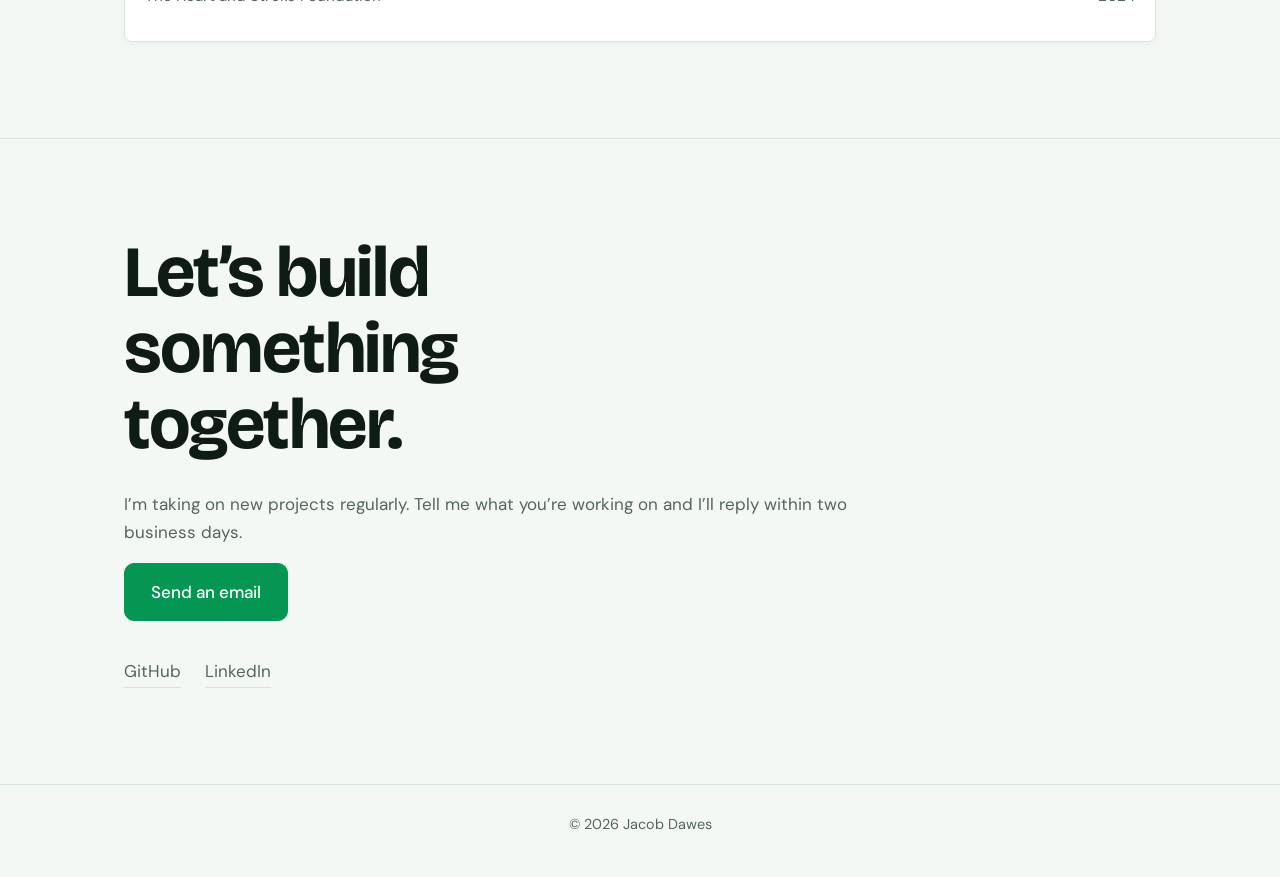
==== commit 07e0c6a9: "added a pdf renderer page. added results to hackathon SPACEAPPS to the newly made events participati" ====
--- a/public/index.html
+++ b/public/index.html
@@ -7,6 +7,7 @@
 <link rel="preconnect" href="https://fonts.googleapis.com">
 <link rel="preconnect" href="https://fonts.gstatic.com" crossorigin>
 <link href="https://fonts.googleapis.com/css2?family=Bricolage+Grotesque:opsz,wght@12..96,500;12..96,700;12..96,800&family=DM+Sans:wght@400;500&display=swap" rel="stylesheet">
+<link rel="stylesheet" href="css/globals.css">
 <link rel="stylesheet" href="css/style.css">
 </head>
 <body>
@@ -124,6 +125,13 @@
     </div>
   </section>
 
+  <section id="events">
+    <div class="wrap">
+      <h2>Event Participations</h2>
+      <ul id="events-list" class="skill-grid"></ul>
+    </div>
+  </section>
+
   <section id="certifications">
     <div class="wrap">
       <h2>Certifications</h2>
--- a/public/css/globals.css
+++ b/public/css/globals.css
@@ -0,0 +1,194 @@
+/* ---------- THEMES ---------- */
+
+/* Standard Root Defaults (Dark) */
+:root {
+    --bg: #09100d;
+    --surface: #101a15;
+    --line: #1d2b24;
+    --text: #e6efe9;
+    --muted: #8fa399;
+    --accent: #3ee08f;
+    --accent-shadow: rgba(62, 224, 143, 0.12);
+    --accent-ink: #04140b;
+    --portrait-bg: linear-gradient(160deg, var(--surface), #0d2118);
+    --thumb-bg: linear-gradient(135deg, #0f2a1d, #0a1510);
+    --display: "Bricolage Grotesque", "Segoe UI", system-ui, sans-serif;
+    --body: "DM Sans", "Segoe UI", system-ui, sans-serif;
+    color-scheme: dark;
+    box-sizing: border-box;
+    padding-top: env(safe-area-inset-top, 0px);
+    padding-bottom: env(safe-area-inset-bottom, 0px);
+  }
+  
+  /* Light Theme Variable Overrides */
+  [data-theme="light"],
+  .light-theme {
+    --bg: #f4f8f5;
+    --surface: #ffffff;
+    --line: #d8e5dd;
+    --text: #0f1c16;
+    --muted: #53665c;
+    --accent: #059654;
+    --accent-shadow: rgba(5, 150, 84, 0.12);
+    --accent-ink: #ffffff;
+    --portrait-bg: linear-gradient(160deg, #ffffff, #e3f2ea);
+    --thumb-bg: linear-gradient(135deg, #e4f3eb, #d1e9dc);
+    color-scheme: light;
+  }
+
+  /* ---------- BASE STYLES ---------- */
+
+html {
+    scroll-behavior: smooth;
+    scroll-padding-top: calc(env(safe-area-inset-top, 0px) + 72px);
+    height: auto
+  }
+  
+  *,
+  *::before,
+  *::after {
+    box-sizing: inherit
+  }
+  
+  body {
+    margin: 0;
+    background: var(--bg);
+    color: var(--text);
+    font: 400 1.0625rem/1.65 var(--body);
+    -webkit-font-smoothing: antialiased
+  }
+  
+  a {
+    color: inherit
+  }
+  
+  .theme-switch {
+    display: inline-flex;
+  }
+  
+  :focus-visible {
+    outline: 2px solid var(--accent);
+    outline-offset: 3px;
+    border-radius: 4px
+  }
+  
+  .wrap {
+    max-width: 1080px;
+    margin: 0 auto;
+    padding: 0 24px
+  }
+  
+  section {
+    padding: 96px 0
+  }
+  
+  h1,
+  h2,
+  h3 {
+    font-family: var(--display);
+    line-height: 1.05;
+    margin: 0;
+    letter-spacing: -.02em
+  }
+  
+  h2 {
+    font-size: clamp(1.9rem, 4vw, 2.75rem);
+    font-weight: 700;
+    margin-bottom: 40px
+  }
+  
+  p {
+    margin: 0 0 1em;
+    max-width: 62ch;
+    transition: all 0.3s ease-in-out;
+  }
+  
+  .hamburger-menu {
+    display: none;
+  }
+  
+  .oversized:hover {
+    color: var(--accent);
+    transform: scale(1.1);
+  }
+  
+  /* nav */
+  header {
+    position: sticky;
+    top: env(safe-area-inset-top, 0px);
+    z-index: 20;
+    background: color-mix(in srgb, var(--bg) 88%, transparent);
+    backdrop-filter: blur(10px);
+    border-bottom: 1px solid var(--line)
+  }
+  
+  body::before {
+    content: "";
+    position: absolute;
+    inset: 0 0 auto;
+    height: env(safe-area-inset-top, 0px);
+    background: var(--bg);
+    z-index: 30
+  }
+  
+  nav {
+    display: flex;
+    align-items: center;
+    justify-content: space-between;
+    height: 64px
+  }
+  
+  .logo {
+    font: 800 1.2rem var(--display);
+    text-decoration: none;
+    display: flex;
+    align-items: center;
+    gap: 10px
+  }
+  
+  .logo i {
+    width: 12px;
+    height: 12px;
+    border-radius: 50%;
+    background: var(--accent);
+    box-shadow: 0 0 14px var(--accent)
+  }
+  
+  nav ul {
+    display: flex;
+    gap: 28px;
+    list-style: none;
+    margin: 0;
+    padding: 0
+  }
+  
+  nav ul a {
+    text-decoration: none;
+    color: var(--muted);
+    font-size: .95rem;
+    transition: color .2s
+  }
+  
+  nav ul a:hover {
+    color: var(--accent)
+  }
+  
+  input[type="range"] {
+    -webkit-appearance: none;
+    width: 50%;
+    height: 25px;
+    background: var(--line);
+    border-radius: 20px;
+    outline: none;
+    transition: background .2s;
+  }
+  
+  input[type="range"]::-webkit-slider-thumb {
+    -webkit-appearance: none;
+    appearance: none;
+    width: 25px;
+    height: 25px;
+    border-radius: 50%;
+    background-color: var(--accent);
+    cursor: pointer;
+  }
--- a/public/css/style.css
+++ b/public/css/style.css
@@ -1,41 +1,3 @@
-/* ---------- THEMES ---------- */
-
-/* Standard Root Defaults (Dark) */
-:root {
-  --bg: #09100d;
-  --surface: #101a15;
-  --line: #1d2b24;
-  --text: #e6efe9;
-  --muted: #8fa399;
-  --accent: #3ee08f;
-  --accent-shadow: rgba(62, 224, 143, 0.12);
-  --accent-ink: #04140b;
-  --portrait-bg: linear-gradient(160deg, var(--surface), #0d2118);
-  --thumb-bg: linear-gradient(135deg, #0f2a1d, #0a1510);
-  --display: "Bricolage Grotesque", "Segoe UI", system-ui, sans-serif;
-  --body: "DM Sans", "Segoe UI", system-ui, sans-serif;
-  color-scheme: dark;
-  box-sizing: border-box;
-  padding-top: env(safe-area-inset-top, 0px);
-  padding-bottom: env(safe-area-inset-bottom, 0px);
-}
-
-/* Light Theme Variable Overrides */
-[data-theme="light"],
-.light-theme {
-  --bg: #f4f8f5;
-  --surface: #ffffff;
-  --line: #d8e5dd;
-  --text: #0f1c16;
-  --muted: #53665c;
-  --accent: #059654;
-  --accent-shadow: rgba(5, 150, 84, 0.12);
-  --accent-ink: #ffffff;
-  --portrait-bg: linear-gradient(160deg, #ffffff, #e3f2ea);
-  --thumb-bg: linear-gradient(135deg, #e4f3eb, #d1e9dc);
-  color-scheme: light;
-}
-
 /* Fallback: Auto-switch based on system preference */
 @media (prefers-color-scheme: light) {
   :root:not([data-theme="dark"]) {
@@ -53,161 +15,157 @@
   }
 }
 
-/* ---------- BASE STYLES ---------- */
-
-html {
-  scroll-behavior: smooth;
-  scroll-padding-top: calc(env(safe-area-inset-top, 0px) + 72px);
-  height: auto
-}
-
-*,
-*::before,
-*::after {
-  box-sizing: inherit
-}
-
-body {
+.event-span {
+  display: flex;
+  flex-direction: row;
+  width: 100%;
+}
+
+.event-span h3 {
+  padding-left: 20px;
+}
+
+.event-span-top {
+  display: flex;
+  flex-direction: row;
+}
+
+.event-span-top a {
+  display: flex;
+  margin-left: auto;
+  color: var(--muted);
+  margin-right: 0;
+  padding: 0;
+  border: none;
+  background-color: transparent;
+  text-decoration: none;
+  font-size: large;
+  transition: all 0.3s ease-in-out;
+}
+
+.event-span-top a:hover {
+  color: var(--accent);
+  cursor: pointer;
+  transform: translateY(-2px);
+}
+
+/* ---------- EVENT CARDS ---------- */
+/* Reset list defaults if .event-card sits inside a <ul> */
+.events {
+  width: 100%;
+}
+
+.event-card {
+  list-style: none;
+  position: relative;
+  display: flex;
+  flex-direction: column;
+  justify-content: space-between;
+  gap: 0.9rem;
+  padding: 1.25rem 1.4rem;
+  background: var(--surface);
+  border: 1px solid var(--line);
+  border-radius: 12px;
+  font-family: var(--body);
+  color: var(--text);
+  overflow: hidden;
+  transition: transform 0.2s ease, border-color 0.2s ease, box-shadow 0.2s ease;
+}
+
+.event-list {
+  padding: 0;
   margin: 0;
-  background: var(--bg);
-  color: var(--text);
-  font: 400 1.0625rem/1.65 var(--body);
-  -webkit-font-smoothing: antialiased
-}
-
-a {
-  color: inherit
-}
-
-.theme-switch {
-  display: inline-flex;
-}
-
-:focus-visible {
-  outline: 2px solid var(--accent);
-  outline-offset: 3px;
-  border-radius: 4px
-}
-
-.wrap {
-  max-width: 1080px;
-  margin: 0 auto;
-  padding: 0 24px
-}
-
-section {
-  padding: 96px 0
-}
-
-h1,
-h2,
-h3 {
-  font-family: var(--display);
-  line-height: 1.05;
-  margin: 0;
-  letter-spacing: -.02em
-}
-
-h2 {
-  font-size: clamp(1.9rem, 4vw, 2.75rem);
-  font-weight: 700;
-  margin-bottom: 40px
-}
-
-p {
-  margin: 0 0 1em;
-  max-width: 62ch;
-  transition: all 0.3s ease-in-out;
-}
-
-.hamburger-menu {
-  display: none;
-}
-
-.oversized:hover {
-  color: var(--accent);
-  transform: scale(1.1);
-}
-
-/* nav */
-header {
-  position: sticky;
-  top: env(safe-area-inset-top, 0px);
-  z-index: 20;
-  background: color-mix(in srgb, var(--bg) 88%, transparent);
-  backdrop-filter: blur(10px);
-  border-bottom: 1px solid var(--line)
-}
-
-body::before {
+}
+
+/* Subtle left accent bar */
+.event-card::before {
   content: "";
   position: absolute;
-  inset: 0 0 auto;
-  height: env(safe-area-inset-top, 0px);
-  background: var(--bg);
-  z-index: 30
-}
-
-nav {
-  display: flex;
+  inset: 0 auto 0 0;
+  width: 3px;
+  background: var(--accent);
+  opacity: 0.65;
+  transition: opacity 0.2s ease, width 0.2s ease;
+}
+
+.event-card:hover {
+  transform: translateY(-2px);
+  border-color: var(--accent);
+  box-shadow: 0 10px 24px -6px var(--accent-shadow);
+}
+
+.event-card:hover::before {
+  opacity: 1;
+  width: 4px;
+}
+
+/* Event Title */
+.event-card h3 {
+  margin: 0;
+  font-family: var(--display);
+  font-size: 1.2rem;
+  font-weight: 700;
+  line-height: 1.25;
+  letter-spacing: -0.015em;
+  color: var(--text);
+}
+
+/* Metadata Layout */
+.event-card .meta {
+  display: flex;
+  flex-wrap: wrap;
   align-items: center;
-  justify-content: space-between;
-  height: 64px
-}
-
-.logo {
-  font: 800 1.2rem var(--display);
-  text-decoration: none;
-  display: flex;
+  gap: 0.5rem 0.85rem;
+}
+
+/* Challenge Tag (Full-width row above details) */
+.event-card .meta h5 {
+  flex: 1 0 100%;
+  margin: 0 0 0.25rem;
+  font-family: var(--body);
+  font-size: 0.82rem;
+  font-weight: 600;
+  letter-spacing: 0.02em;
+  color: var(--accent);
+}
+
+/* Location, Team, and Year items */
+.event-card .meta p {
+  margin: 0;
+  font-size: 0.85rem;
+  color: var(--muted);
+  display: inline-flex;
   align-items: center;
-  gap: 10px
-}
-
-.logo i {
-  width: 12px;
-  height: 12px;
-  border-radius: 50%;
-  background: var(--accent);
-  box-shadow: 0 0 14px var(--accent)
-}
-
-nav ul {
-  display: flex;
-  gap: 28px;
-  list-style: none;
-  margin: 0;
-  padding: 0
-}
-
-nav ul a {
-  text-decoration: none;
-  color: var(--muted);
-  font-size: .95rem;
-  transition: color .2s
-}
-
-nav ul a:hover {
-  color: var(--accent)
-}
-
-input[type="range"] {
-  -webkit-appearance: none;
-  width: 50%;
-  height: 25px;
-  background: var(--line);
-  border-radius: 20px;
-  outline: none;
-  transition: background .2s
-}
-
-input[type="range"]::-webkit-slider-thumb {
-  -webkit-appearance: none;
-  appearance: none;
-  width: 25px;
-  height: 25px;
-  border-radius: 50%;
-  background-color: var(--accent);
-  cursor: pointer;
+}
+
+/* Dot separator between Location and Team */
+.event-card .meta p:first-of-type::after {
+  content: "•";
+  margin-left: 0.85rem;
+  color: var(--line);
+}
+
+/* Year Badge pushed to the right */
+.event-card .meta p:last-of-type {
+  margin-left: auto;
+  padding: 0.2rem 0.6rem;
+  border-radius: 999px;
+  font-size: 0.78rem;
+  font-weight: 600;
+  font-variant-numeric: tabular-nums;
+  color: var(--accent);
+  background: var(--accent-shadow);
+  border: 1px solid color-mix(in srgb, var(--accent) 30%, transparent);
+}
+
+@media (max-width: 520px) {
+  .event-card {
+    padding: 1.1rem 1.15rem;
+  }
+
+  .event-card .meta p:last-of-type {
+    margin-left: 0;
+  }
 }
 
 /* hero */
